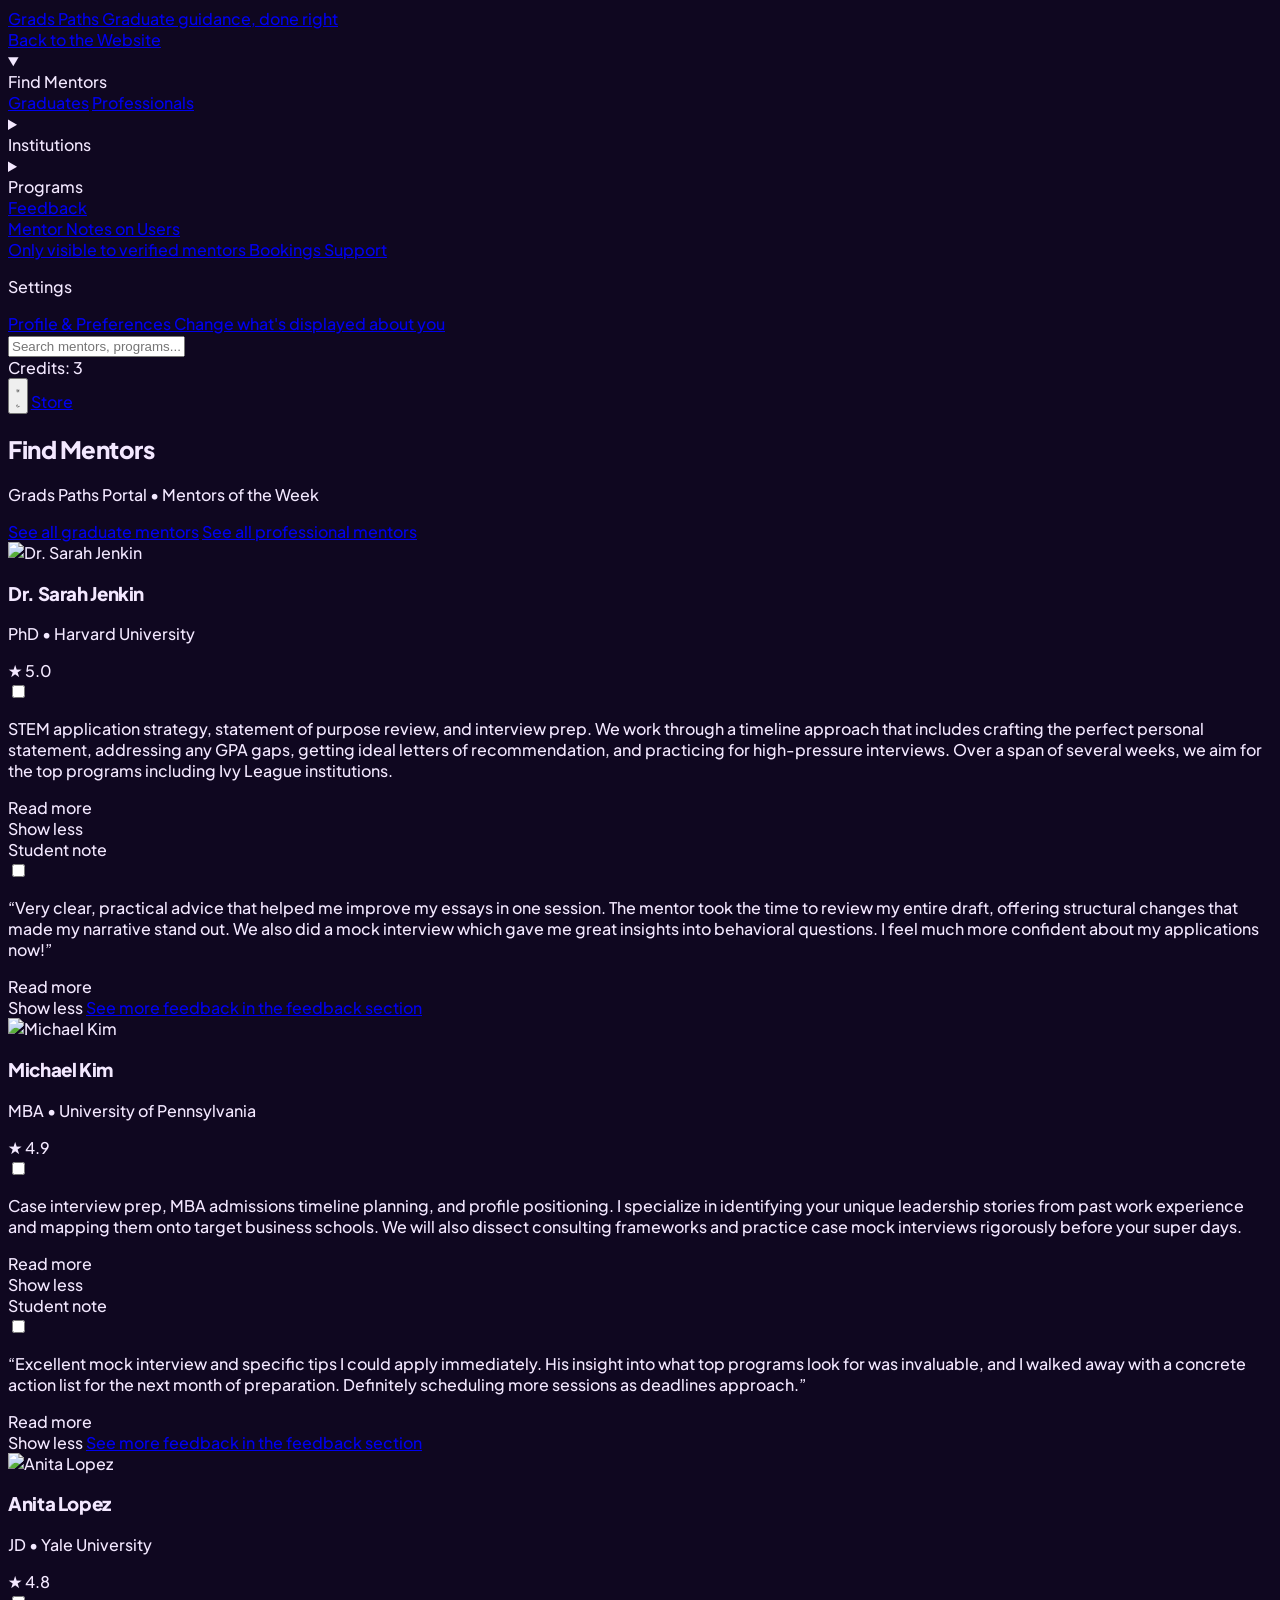
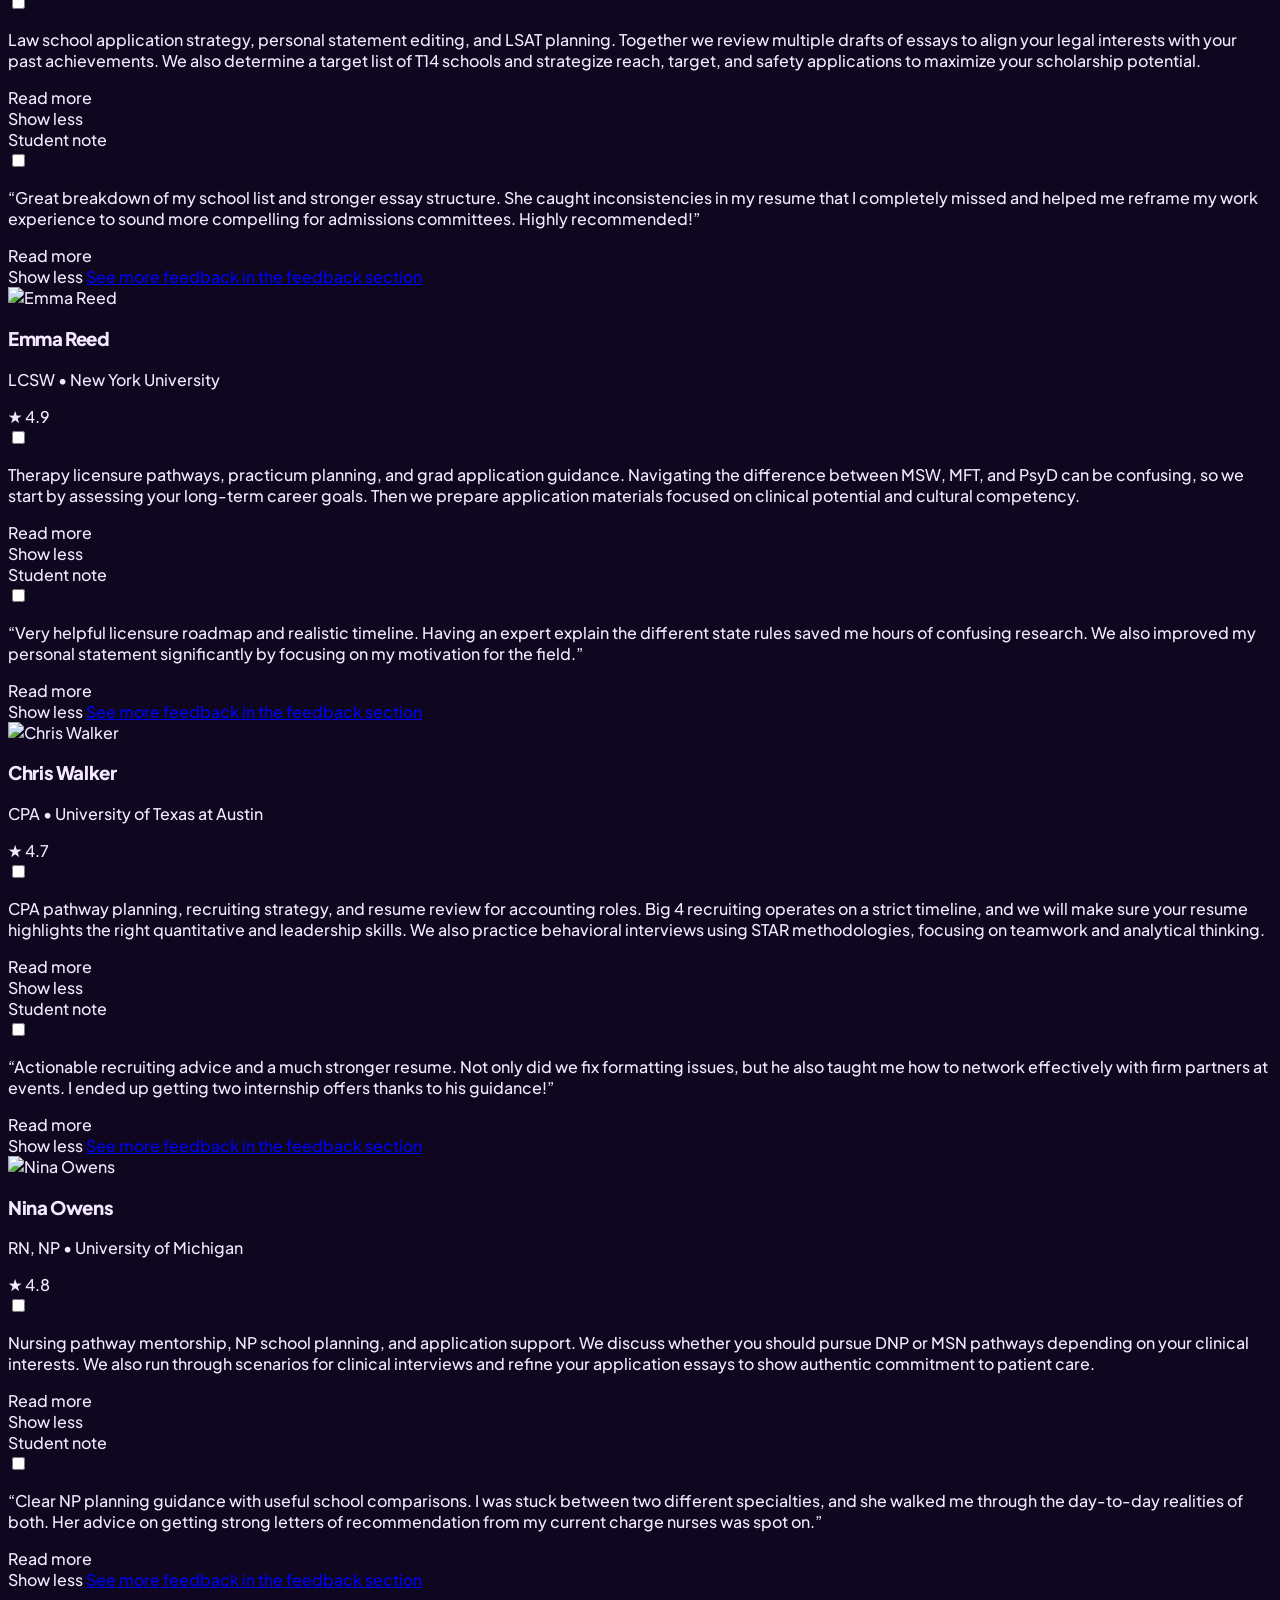
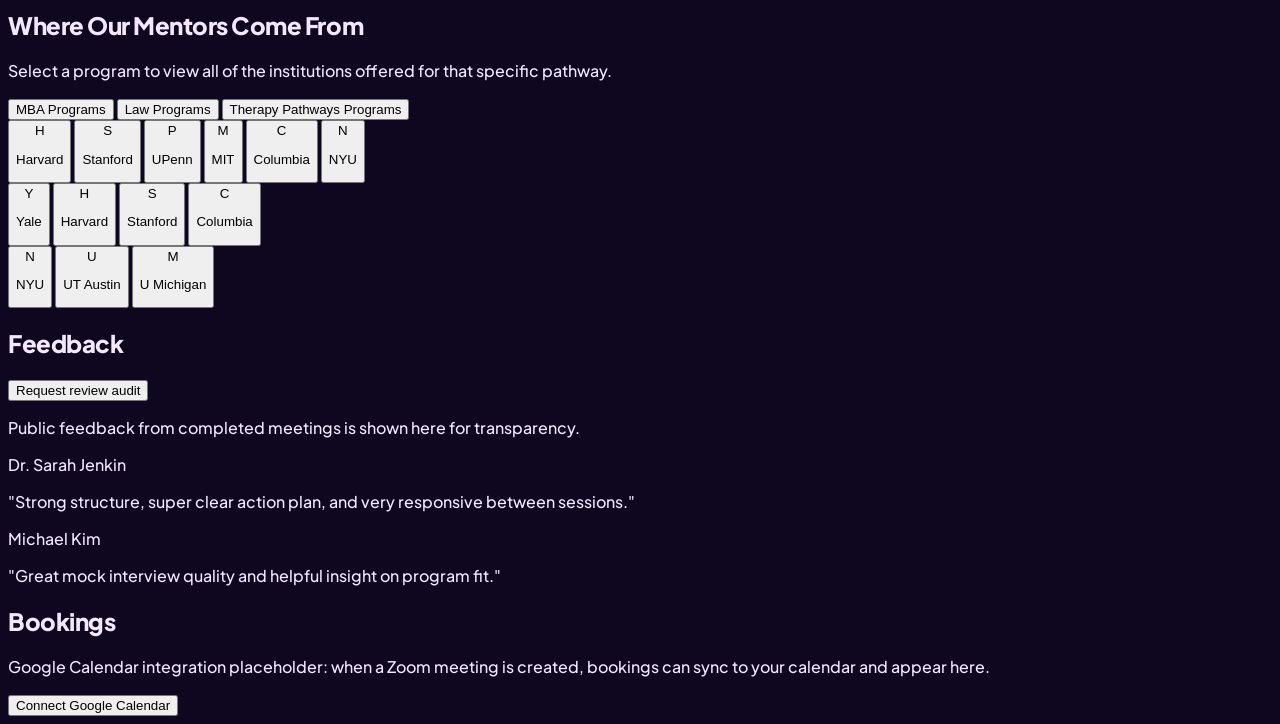
==== find-mentors.html @ 1d416155 "add Store button and Credits counter to the top right of the find mentors dashboard header" ====
<!doctype html>
<html lang="en" class="scroll-smooth dark">
  <head>
    <meta charset="utf-8" />
    <meta name="viewport" content="width=device-width, initial-scale=1" />
    <title>Grads Paths • Find Mentors Dashboard</title>
    <link rel="stylesheet" href="https://cdnjs.cloudflare.com/ajax/libs/font-awesome/7.0.1/css/all.min.css" />
    <link rel="stylesheet" href="assets/css/style.css" />
    <script>
      if (localStorage.getItem("theme") === "light") {
        document.documentElement.classList.remove("dark");
      } else {
        document.documentElement.classList.add("dark");
      }
    </script>
    <script src="https://cdn.tailwindcss.com"></script>
    <link href="https://fonts.googleapis.com/css2?family=Plus+Jakarta+Sans:wght@400;500;600;700;800&display=swap" rel="stylesheet" />
    <script>
      tailwind.config = {
        darkMode: "class",
        theme: {
          extend: {
            colors: {
              background: "var(--bg)",
              surface: "var(--surface)",
              primary: "var(--primary)",
              secondary: "var(--secondary)",
              accent: "var(--accent)",
              border: "var(--border)",
              text: { main: "var(--text-main)", muted: "var(--text-muted)" },
            },
            fontFamily: {
              sans: ["Plus Jakarta Sans", "system-ui", "sans-serif"],
              display: ["Plus Jakarta Sans", "system-ui", "sans-serif"],
            },
          },
        },
      };
    </script>
  </head>
  <body class="antialiased overflow-x-hidden">
    <div class="min-h-screen lg:flex">
      <aside
        class="w-full lg:w-72 border-b lg:border-b-0 lg:border-r border-[#6D28D9] bg-white text-[#3730A3]"
      >
        <div class="px-5 py-5 border-b border-[#6D28D9]">
          <a href="index.html" class="inline-flex items-center gap-2">
            <span class="w-8 h-8 rounded-lg bg-gradient-to-br from-[#8C5FE2] to-[#E57CE1] text-white flex items-center justify-center">
              <i class="fa-solid fa-graduation-cap text-sm"></i>
            </span>
            <span class="flex flex-col gap-0 leading-tight">
              <span class="font-display font-medium text-base text-[#3730A3]">Grads Paths</span>
              <span class="text-[11px] text-[#6D28D9]">Graduate guidance, done right</span>
            </span>
          </a>
        </div>

        <nav class="px-4 py-5 space-y-1.5 text-sm font-semibold text-[#6D28D9] h-[calc(100vh-80px)] overflow-y-auto">
          
          <a href="index.html" class="flex items-center gap-3 px-3 py-2.5 rounded-xl text-[#6D28D9] bg-white border border-transparent hover:border-[#6D28D9] hover:text-[#3730A3] transition-colors mb-2">
            <i class="fa-solid fa-arrow-left text-sm w-4 text-center"></i> 
            <span>Back to the Website</span>
          </a>

          <!-- Find Mentors (Active/Open by default) -->
          <details open class="group">
            <summary class="flex items-center justify-between px-3 py-2.5 rounded-xl cursor-pointer list-none [&::-webkit-details-marker]:hidden bg-white border border-[#6D28D9] text-[#3730A3] font-bold transition-colors">
              <div class="flex items-center gap-3">
                <i class="fa-solid fa-user-group text-sm w-4 text-center"></i>
                <span>Find Mentors</span>
              </div>
              <i class="fa-solid fa-chevron-down text-[10px] transition-transform duration-200 group-open:rotate-180"></i>
            </summary>
            <div class="flex flex-col gap-1 px-3 py-2 ml-4 border-l-2 border-[#EBE0F8] mt-1 space-y-1">
              <a href="#graduates" class="block px-3 py-1.5 text-[13px] font-medium text-[#6D28D9] hover:text-[#3730A3]">Graduates</a>
              <a href="#professionals" class="block px-3 py-1.5 text-[13px] font-medium text-[#6D28D9] hover:text-[#3730A3]">Professionals</a>
            </div>
          </details>

          <!-- Institutions -->
          <details class="group">
            <summary class="flex items-center justify-between px-3 py-2.5 rounded-xl cursor-pointer list-none [&::-webkit-details-marker]:hidden bg-white border border-transparent hover:border-[#6D28D9] text-[#6D28D9] hover:text-[#3730A3] font-bold transition-colors">
              <div class="flex items-center gap-3">
                <i class="fa-solid fa-building-columns text-sm w-4 text-center"></i>
                <span>Institutions</span>
              </div>
              <i class="fa-solid fa-chevron-down text-[10px] transition-transform duration-200 group-open:rotate-180"></i>
            </summary>
            <div class="flex flex-col gap-1 px-3 py-2 ml-4 border-l-2 border-[#EBE0F8] mt-1 space-y-1">
              <a href="#institutions" class="block px-3 py-1.5 text-[13px] font-medium text-[#6D28D9] hover:text-[#3730A3]">Elite Programs</a>
              <a href="#institutions" class="block px-3 py-1.5 text-[13px] font-medium text-[#6D28D9] hover:text-[#3730A3]">Top 25 Programs</a>
              <a href="#institutions" class="block px-3 py-1.5 text-[13px] font-medium text-[#6D28D9] hover:text-[#3730A3]">Regional Leaders</a>
            </div>
          </details>

          <!-- Programs -->
          <details class="group">
            <summary class="flex items-center justify-between px-3 py-2.5 rounded-xl cursor-pointer list-none [&::-webkit-details-marker]:hidden bg-white border border-transparent hover:border-[#6D28D9] text-[#6D28D9] hover:text-[#3730A3] font-bold transition-colors">
              <div class="flex items-center gap-3">
                <i class="fa-regular fa-rectangle-list text-sm w-4 text-center"></i>
                <span>Programs</span>
              </div>
              <i class="fa-solid fa-chevron-down text-[10px] transition-transform duration-200 group-open:rotate-180"></i>
            </summary>
            <div class="flex flex-col gap-1 px-3 py-2 ml-4 border-l-2 border-[#EBE0F8] mt-1 space-y-1">
              <a href="#programs" class="block px-3 py-1.5 text-[13px] font-medium text-[#6D28D9] hover:text-[#3730A3]">MBA</a>
              <a href="#programs" class="block px-3 py-1.5 text-[13px] font-medium text-[#6D28D9] hover:text-[#3730A3]">Law</a>
              <a href="#programs" class="block px-3 py-1.5 text-[13px] font-medium text-[#6D28D9] hover:text-[#3730A3]">Psychology</a>
            </div>
          </details>

          <!-- Standard Links -->
          <a href="#feedback" class="flex items-center gap-3 px-3 py-2.5 rounded-xl text-[#6D28D9] bg-white border border-transparent hover:border-[#6D28D9] hover:text-[#3730A3] font-bold transition-colors mt-2">
            <i class="fa-regular fa-message text-sm w-4 text-center"></i> 
            <span>Feedback</span>
          </a>

          <a href="#" class="flex flex-col gap-0.5 px-3 py-2.5 rounded-xl text-[#6D28D9] bg-white border border-transparent hover:border-[#6D28D9] hover:text-[#3730A3] font-bold transition-colors">
            <div class="flex items-center gap-3">
              <i class="fa-regular fa-clipboard text-sm w-4 text-center"></i> 
              <span class="leading-tight">Mentor Notes on Users</span>
            </div>
            <span class="text-[10px] font-medium text-[#E92E88] ml-7">Only visible to verified mentors</span>
          </a>

          <a href="#bookings" class="flex items-center gap-3 px-3 py-2.5 rounded-xl text-[#6D28D9] bg-white border border-transparent hover:border-[#6D28D9] hover:text-[#3730A3] font-bold transition-colors">
            <i class="fa-regular fa-calendar-check text-sm w-4 text-center"></i> 
            <span>Bookings</span>
          </a>

          <a href="index.html#get-in-touch" class="flex items-center gap-3 px-3 py-2.5 rounded-xl text-[#6D28D9] bg-white border border-transparent hover:border-[#6D28D9] hover:text-[#3730A3] font-bold transition-colors">
            <i class="fa-regular fa-life-ring text-sm w-4 text-center"></i> 
            <span>Support</span>
          </a>

          <!-- SETTINGS SECTION -->
          <div class="pt-6 pb-2">
            <p class="px-3 text-[11px] font-bold uppercase tracking-wider text-[#3730A3]/60 mb-2 border-t border-[#EBE0F8] pt-6">Settings</p>
            <a href="#" class="flex flex-col gap-1 px-3 py-2 rounded-xl text-[#6D28D9] bg-white border border-transparent hover:border-[#6D28D9] hover:text-[#3730A3] font-bold transition-colors">
              <span class="leading-tight">Profile & Preferences</span>
              <span class="text-[10px] font-normal text-[#6D28D9]/70">Change what's displayed about you</span>
            </a>
          </div>

        </nav>
      </aside>

      <main class="flex-1 p-4 sm:p-6 lg:p-8 space-y-7 bg-white">
        <!-- Dashboard Header: Search and Theme Toggle -->
        <header class="flex flex-col sm:flex-row items-center justify-between gap-4 mb-6 relative">
          <div class="relative w-full sm:max-w-md shrink-0 sm:shrink">
            <input type="text" placeholder="Search mentors, programs..." class="w-full bg-white border border-[#6D28D9] rounded-xl px-4 py-2 pl-10 text-sm text-[#3730A3] placeholder:text-[#6D28D9]/70 focus:outline-none focus:ring-1 focus:ring-[#6D28D9] transition-all" />
            <i class="fa-solid fa-search absolute left-4 top-1/2 -translate-y-1/2 text-[#6D28D9] text-xs"></i>
          </div>
          
          <div class="flex items-center justify-end gap-3 w-full sm:w-auto sm:ml-auto">
            <div class="flex items-center gap-1.5 px-4 py-2 bg-white rounded-xl border border-[#6D28D9] text-[#3730A3] text-sm font-bold shadow-sm whitespace-nowrap shrink-0">
              <span class="text-[#6D28D9]"><i class="fa-solid fa-coins mr-1"></i> Credits:</span>
              <span class="text-[#E92E88]">3</span>
            </div>
            
            <button id="theme-toggle" class="w-10 h-10 rounded-full border border-[#6D28D9] bg-white flex items-center justify-center text-[#6D28D9] hover:bg-black/5 transition-all shrink-0" aria-label="Toggle theme">
              <svg class="w-4 h-4 dark:hidden" fill="none" stroke="currentColor" viewBox="0 0 24 24">
                <path stroke-linecap="round" stroke-linejoin="round" stroke-width="2" d="M12 3v1m0 16v1m9-9h-1M4 12H3m15.364 6.364l-.707-.707M6.343 6.343l-.707-.707m12.728 0l-.707.707M6.343 17.657l-.707.707M16 12a4 4 0 11-8 0 4 4 0 018 0z" />
              </svg>
              <svg class="w-4 h-4 hidden dark:block" fill="none" stroke="currentColor" viewBox="0 0 24 24">
                <path stroke-linecap="round" stroke-linejoin="round" stroke-width="2" d="M20.354 15.354A9 9 0 018.646 3.646 9.003 9.003 0 0012 21a9.003 9.003 0 008.354-5.646z" />
              </svg>
            </button>
            
            <a href="#" class="px-5 py-2 bg-white border border-[#6D28D9] text-[#6D28D9] text-[13px] font-extrabold rounded-[20px] shadow-sm hover:text-[#3730A3] hover:bg-[#F3E8FF] transition-colors whitespace-nowrap uppercase tracking-wider shrink-0 flex items-center justify-center">
              Store
            </a>
          </div>
        </header>

        <section id="mentors-week" class="bg-white border border-[#6D28D9] rounded-2xl p-5 sm:p-6">
          <div class="flex flex-wrap items-end justify-between gap-3 mb-5">
            <div>
              <h1 class="text-2xl sm:text-3xl font-extrabold text-[#3730A3]">Find Mentors</h1>
              <p class="text-[#6D28D9]">
                Grads Paths Portal • Mentors of the Week
              </p>
            </div>
            <div class="flex gap-2">
              <a href="#graduates" class="px-3 py-2 rounded-lg bg-[var(--primary)]/20 text-[var(--primary)] text-xs font-bold">See all graduate mentors</a>
              <a href="#professionals" class="px-3 py-2 rounded-lg bg-[var(--accent)]/20 text-[var(--accent)] text-xs font-bold">See all professional mentors</a>
            </div>
          </div>

          <div id="graduates" class="grid grid-cols-1 md:grid-cols-2 xl:grid-cols-3 gap-4">
            <article class="rounded-3xl p-4 bg-[#F3E8FF] space-y-3 shadow-sm border border-[#EBE0F8]">
              <div class="flex items-start justify-between mb-2">
                <div class="flex items-center gap-3">
                  <img src="https://i.pravatar.cc/150?u=sarah" alt="Dr. Sarah Jenkin" class="w-14 h-14 rounded-2xl object-cover shrink-0 shadow-sm" />
                  <div class="flex flex-col">
                    <h3 class="font-extrabold text-xl text-[#3730A3] leading-tight mb-0.5">Dr. Sarah Jenkin</h3>
                    <p class="text-[13px] font-bold text-[#6D28D9]">PhD • Harvard University</p>
                  </div>
                </div>
                <span class="text-sm font-bold px-3 py-1.5 rounded-full bg-white text-[#5B30E5] shadow-sm flex items-center gap-1">★ 5.0</span>
              </div>
                            <div class="bg-white rounded-[20px] p-5 shadow-sm relative">
                <input type="checkbox" id="mentor-1" class="peer hidden" />
                <p class="text-[15px] font-bold text-[#3730A3] leading-snug line-clamp-3 peer-checked:line-clamp-none transition-all duration-300">
                  STEM application strategy, statement of purpose review, and interview prep. We work through a timeline approach that includes crafting the perfect personal statement, addressing any GPA gaps, getting ideal letters of recommendation, and practicing for high-pressure interviews. Over a span of several weeks, we aim for the top programs including Ivy League institutions.
                </p>
                <div class="flex justify-center mt-3">
                  <label for="mentor-1" class="text-[#5B30E5] text-[13px] font-extrabold cursor-pointer hover:underline peer-checked:hidden">Read more</label>
                </div>
                <div class="hidden peer-checked:flex justify-center mt-3 w-full">
                  <label for="mentor-1" class="text-[#5B30E5] text-[13px] font-extrabold cursor-pointer hover:underline">Show less</label>
                </div>
              </div>
                            <div class="bg-white rounded-[20px] p-4 shadow-sm relative">
                <div class="bg-[#6F52FF] text-white text-xs font-bold px-3 py-1.5 rounded-full w-fit mb-3">Student note</div>
                <input type="checkbox" id="student-1" class="peer hidden" />
                <p class="text-[15px] font-bold text-[#6D28D9] leading-snug line-clamp-3 peer-checked:line-clamp-none transition-all duration-300">
                  “Very clear, practical advice that helped me improve my essays in one session. The mentor took the time to review my entire draft, offering structural changes that made my narrative stand out. We also did a mock interview which gave me great insights into behavioral questions. I feel much more confident about my applications now!”
                </p>
                <div class="flex justify-center mt-3">
                  <label for="student-1" class="text-[#5B30E5] text-[13px] font-extrabold cursor-pointer hover:underline peer-checked:hidden">Read more</label>
                </div>
                <div class="hidden peer-checked:flex flex-col items-center mt-3 gap-3 w-full border-t border-[#EBE0F8] pt-3">
                  <label for="student-1" class="text-[#5B30E5] text-[13px] font-extrabold cursor-pointer hover:underline">Show less</label>
                  <a href="#feedback" class="px-4 py-2 bg-[#F3E8FF] text-[#6D28D9] text-[12px] text-center font-bold rounded-xl border border-[#EBE0F8] hover:bg-[#EBE0F8] hover:text-[#3730A3] transition-colors w-full">
                    See more feedback in the feedback section
                  </a>
                </div>
              </div>
            </article>

            <article class="rounded-3xl p-4 bg-[#F3E8FF] space-y-3 shadow-sm border border-[#EBE0F8]">
              <div class="flex items-start justify-between mb-2">
                <div class="flex items-center gap-3">
                  <img src="https://i.pravatar.cc/150?u=michael" alt="Michael Kim" class="w-14 h-14 rounded-2xl object-cover shrink-0 shadow-sm" />
                  <div class="flex flex-col">
                    <h3 class="font-extrabold text-xl text-[#3730A3] leading-tight mb-0.5">Michael Kim</h3>
                    <p class="text-[13px] font-bold text-[#6D28D9]">MBA • University of Pennsylvania</p>
                  </div>
                </div>
                <span class="text-sm font-bold px-3 py-1.5 rounded-full bg-white text-[#5B30E5] shadow-sm flex items-center gap-1">★ 4.9</span>
              </div>
                            <div class="bg-white rounded-[20px] p-5 shadow-sm relative">
                <input type="checkbox" id="mentor-2" class="peer hidden" />
                <p class="text-[15px] font-bold text-[#3730A3] leading-snug line-clamp-3 peer-checked:line-clamp-none transition-all duration-300">
                  Case interview prep, MBA admissions timeline planning, and profile positioning. I specialize in identifying your unique leadership stories from past work experience and mapping them onto target business schools. We will also dissect consulting frameworks and practice case mock interviews rigorously before your super days.
                </p>
                <div class="flex justify-center mt-3">
                  <label for="mentor-2" class="text-[#5B30E5] text-[13px] font-extrabold cursor-pointer hover:underline peer-checked:hidden">Read more</label>
                </div>
                <div class="hidden peer-checked:flex justify-center mt-3 w-full">
                  <label for="mentor-2" class="text-[#5B30E5] text-[13px] font-extrabold cursor-pointer hover:underline">Show less</label>
                </div>
              </div>
                            <div class="bg-white rounded-[20px] p-4 shadow-sm relative">
                <div class="bg-[#6F52FF] text-white text-xs font-bold px-3 py-1.5 rounded-full w-fit mb-3">Student note</div>
                <input type="checkbox" id="student-2" class="peer hidden" />
                <p class="text-[15px] font-bold text-[#6D28D9] leading-snug line-clamp-3 peer-checked:line-clamp-none transition-all duration-300">
                  “Excellent mock interview and specific tips I could apply immediately. His insight into what top programs look for was invaluable, and I walked away with a concrete action list for the next month of preparation. Definitely scheduling more sessions as deadlines approach.”
                </p>
                <div class="flex justify-center mt-3">
                  <label for="student-2" class="text-[#5B30E5] text-[13px] font-extrabold cursor-pointer hover:underline peer-checked:hidden">Read more</label>
                </div>
                <div class="hidden peer-checked:flex flex-col items-center mt-3 gap-3 w-full border-t border-[#EBE0F8] pt-3">
                  <label for="student-2" class="text-[#5B30E5] text-[13px] font-extrabold cursor-pointer hover:underline">Show less</label>
                  <a href="#feedback" class="px-4 py-2 bg-[#F3E8FF] text-[#6D28D9] text-[12px] text-center font-bold rounded-xl border border-[#EBE0F8] hover:bg-[#EBE0F8] hover:text-[#3730A3] transition-colors w-full">
                    See more feedback in the feedback section
                  </a>
                </div>
              </div>
            </article>

            <article class="rounded-3xl p-4 bg-[#F3E8FF] space-y-3 shadow-sm border border-[#EBE0F8]">
              <div class="flex items-start justify-between mb-2">
                <div class="flex items-center gap-3">
                  <img src="https://i.pravatar.cc/150?u=anita" alt="Anita Lopez" class="w-14 h-14 rounded-2xl object-cover shrink-0 shadow-sm" />
                  <div class="flex flex-col">
                    <h3 class="font-extrabold text-xl text-[#3730A3] leading-tight mb-0.5">Anita Lopez</h3>
                    <p class="text-[13px] font-bold text-[#6D28D9]">JD • Yale University</p>
                  </div>
                </div>
                <span class="text-sm font-bold px-3 py-1.5 rounded-full bg-white text-[#5B30E5] shadow-sm flex items-center gap-1">★ 4.8</span>
              </div>
                            <div class="bg-white rounded-[20px] p-5 shadow-sm relative">
                <input type="checkbox" id="mentor-3" class="peer hidden" />
                <p class="text-[15px] font-bold text-[#3730A3] leading-snug line-clamp-3 peer-checked:line-clamp-none transition-all duration-300">
                  Law school application strategy, personal statement editing, and LSAT planning. Together we review multiple drafts of essays to align your legal interests with your past achievements. We also determine a target list of T14 schools and strategize reach, target, and safety applications to maximize your scholarship potential.
                </p>
                <div class="flex justify-center mt-3">
                  <label for="mentor-3" class="text-[#5B30E5] text-[13px] font-extrabold cursor-pointer hover:underline peer-checked:hidden">Read more</label>
                </div>
                <div class="hidden peer-checked:flex justify-center mt-3 w-full">
                  <label for="mentor-3" class="text-[#5B30E5] text-[13px] font-extrabold cursor-pointer hover:underline">Show less</label>
                </div>
              </div>
                            <div class="bg-white rounded-[20px] p-4 shadow-sm relative">
                <div class="bg-[#6F52FF] text-white text-xs font-bold px-3 py-1.5 rounded-full w-fit mb-3">Student note</div>
                <input type="checkbox" id="student-3" class="peer hidden" />
                <p class="text-[15px] font-bold text-[#6D28D9] leading-snug line-clamp-3 peer-checked:line-clamp-none transition-all duration-300">
                  “Great breakdown of my school list and stronger essay structure. She caught inconsistencies in my resume that I completely missed and helped me reframe my work experience to sound more compelling for admissions committees. Highly recommended!”
                </p>
                <div class="flex justify-center mt-3">
                  <label for="student-3" class="text-[#5B30E5] text-[13px] font-extrabold cursor-pointer hover:underline peer-checked:hidden">Read more</label>
                </div>
                <div class="hidden peer-checked:flex flex-col items-center mt-3 gap-3 w-full border-t border-[#EBE0F8] pt-3">
                  <label for="student-3" class="text-[#5B30E5] text-[13px] font-extrabold cursor-pointer hover:underline">Show less</label>
                  <a href="#feedback" class="px-4 py-2 bg-[#F3E8FF] text-[#6D28D9] text-[12px] text-center font-bold rounded-xl border border-[#EBE0F8] hover:bg-[#EBE0F8] hover:text-[#3730A3] transition-colors w-full">
                    See more feedback in the feedback section
                  </a>
                </div>
              </div>
            </article>
          </div>

          <div id="professionals" class="grid grid-cols-1 md:grid-cols-2 xl:grid-cols-3 gap-4 mt-4">
            <article class="rounded-3xl p-4 bg-[#F3E8FF] space-y-3 shadow-sm border border-[#EBE0F8]">
              <div class="flex items-start justify-between mb-2">
                <div class="flex items-center gap-3">
                  <img src="https://i.pravatar.cc/150?u=emma" alt="Emma Reed" class="w-14 h-14 rounded-2xl object-cover shrink-0 shadow-sm" />
                  <div class="flex flex-col">
                    <h3 class="font-extrabold text-xl text-[#3730A3] leading-tight mb-0.5">Emma Reed</h3>
                    <p class="text-[13px] font-bold text-[#6D28D9]">LCSW • New York University</p>
                  </div>
                </div>
                <span class="text-sm font-bold px-3 py-1.5 rounded-full bg-white text-[#5B30E5] shadow-sm flex items-center gap-1">★ 4.9</span>
              </div>
                            <div class="bg-white rounded-[20px] p-5 shadow-sm relative">
                <input type="checkbox" id="mentor-4" class="peer hidden" />
                <p class="text-[15px] font-bold text-[#3730A3] leading-snug line-clamp-3 peer-checked:line-clamp-none transition-all duration-300">
                  Therapy licensure pathways, practicum planning, and grad application guidance. Navigating the difference between MSW, MFT, and PsyD can be confusing, so we start by assessing your long-term career goals. Then we prepare application materials focused on clinical potential and cultural competency.
                </p>
                <div class="flex justify-center mt-3">
                  <label for="mentor-4" class="text-[#5B30E5] text-[13px] font-extrabold cursor-pointer hover:underline peer-checked:hidden">Read more</label>
                </div>
                <div class="hidden peer-checked:flex justify-center mt-3 w-full">
                  <label for="mentor-4" class="text-[#5B30E5] text-[13px] font-extrabold cursor-pointer hover:underline">Show less</label>
                </div>
              </div>
                            <div class="bg-white rounded-[20px] p-4 shadow-sm relative">
                <div class="bg-[#6F52FF] text-white text-xs font-bold px-3 py-1.5 rounded-full w-fit mb-3">Student note</div>
                <input type="checkbox" id="student-4" class="peer hidden" />
                <p class="text-[15px] font-bold text-[#6D28D9] leading-snug line-clamp-3 peer-checked:line-clamp-none transition-all duration-300">
                  “Very helpful licensure roadmap and realistic timeline. Having an expert explain the different state rules saved me hours of confusing research. We also improved my personal statement significantly by focusing on my motivation for the field.”
                </p>
                <div class="flex justify-center mt-3">
                  <label for="student-4" class="text-[#5B30E5] text-[13px] font-extrabold cursor-pointer hover:underline peer-checked:hidden">Read more</label>
                </div>
                <div class="hidden peer-checked:flex flex-col items-center mt-3 gap-3 w-full border-t border-[#EBE0F8] pt-3">
                  <label for="student-4" class="text-[#5B30E5] text-[13px] font-extrabold cursor-pointer hover:underline">Show less</label>
                  <a href="#feedback" class="px-4 py-2 bg-[#F3E8FF] text-[#6D28D9] text-[12px] text-center font-bold rounded-xl border border-[#EBE0F8] hover:bg-[#EBE0F8] hover:text-[#3730A3] transition-colors w-full">
                    See more feedback in the feedback section
                  </a>
                </div>
              </div>
            </article>

            <article class="rounded-3xl p-4 bg-[#F3E8FF] space-y-3 shadow-sm border border-[#EBE0F8]">
              <div class="flex items-start justify-between mb-2">
                <div class="flex items-center gap-3">
                  <img src="https://i.pravatar.cc/150?u=chris" alt="Chris Walker" class="w-14 h-14 rounded-2xl object-cover shrink-0 shadow-sm" />
                  <div class="flex flex-col">
                    <h3 class="font-extrabold text-xl text-[#3730A3] leading-tight mb-0.5">Chris Walker</h3>
                    <p class="text-[13px] font-bold text-[#6D28D9]">CPA • University of Texas at Austin</p>
                  </div>
                </div>
                <span class="text-sm font-bold px-3 py-1.5 rounded-full bg-white text-[#5B30E5] shadow-sm flex items-center gap-1">★ 4.7</span>
              </div>
                            <div class="bg-white rounded-[20px] p-5 shadow-sm relative">
                <input type="checkbox" id="mentor-5" class="peer hidden" />
                <p class="text-[15px] font-bold text-[#3730A3] leading-snug line-clamp-3 peer-checked:line-clamp-none transition-all duration-300">
                  CPA pathway planning, recruiting strategy, and resume review for accounting roles. Big 4 recruiting operates on a strict timeline, and we will make sure your resume highlights the right quantitative and leadership skills. We also practice behavioral interviews using STAR methodologies, focusing on teamwork and analytical thinking.
                </p>
                <div class="flex justify-center mt-3">
                  <label for="mentor-5" class="text-[#5B30E5] text-[13px] font-extrabold cursor-pointer hover:underline peer-checked:hidden">Read more</label>
                </div>
                <div class="hidden peer-checked:flex justify-center mt-3 w-full">
                  <label for="mentor-5" class="text-[#5B30E5] text-[13px] font-extrabold cursor-pointer hover:underline">Show less</label>
                </div>
              </div>
                            <div class="bg-white rounded-[20px] p-4 shadow-sm relative">
                <div class="bg-[#6F52FF] text-white text-xs font-bold px-3 py-1.5 rounded-full w-fit mb-3">Student note</div>
                <input type="checkbox" id="student-5" class="peer hidden" />
                <p class="text-[15px] font-bold text-[#6D28D9] leading-snug line-clamp-3 peer-checked:line-clamp-none transition-all duration-300">
                  “Actionable recruiting advice and a much stronger resume. Not only did we fix formatting issues, but he also taught me how to network effectively with firm partners at events. I ended up getting two internship offers thanks to his guidance!”
                </p>
                <div class="flex justify-center mt-3">
                  <label for="student-5" class="text-[#5B30E5] text-[13px] font-extrabold cursor-pointer hover:underline peer-checked:hidden">Read more</label>
                </div>
                <div class="hidden peer-checked:flex flex-col items-center mt-3 gap-3 w-full border-t border-[#EBE0F8] pt-3">
                  <label for="student-5" class="text-[#5B30E5] text-[13px] font-extrabold cursor-pointer hover:underline">Show less</label>
                  <a href="#feedback" class="px-4 py-2 bg-[#F3E8FF] text-[#6D28D9] text-[12px] text-center font-bold rounded-xl border border-[#EBE0F8] hover:bg-[#EBE0F8] hover:text-[#3730A3] transition-colors w-full">
                    See more feedback in the feedback section
                  </a>
                </div>
              </div>
            </article>

            <article class="rounded-3xl p-4 bg-[#F3E8FF] space-y-3 shadow-sm border border-[#EBE0F8]">
              <div class="flex items-start justify-between mb-2">
                <div class="flex items-center gap-3">
                  <img src="https://i.pravatar.cc/150?u=nina" alt="Nina Owens" class="w-14 h-14 rounded-2xl object-cover shrink-0 shadow-sm" />
                  <div class="flex flex-col">
                    <h3 class="font-extrabold text-xl text-[#3730A3] leading-tight mb-0.5">Nina Owens</h3>
                    <p class="text-[13px] font-bold text-[#6D28D9]">RN, NP • University of Michigan</p>
                  </div>
                </div>
                <span class="text-sm font-bold px-3 py-1.5 rounded-full bg-white text-[#5B30E5] shadow-sm flex items-center gap-1">★ 4.8</span>
              </div>
                            <div class="bg-white rounded-[20px] p-5 shadow-sm relative">
                <input type="checkbox" id="mentor-6" class="peer hidden" />
                <p class="text-[15px] font-bold text-[#3730A3] leading-snug line-clamp-3 peer-checked:line-clamp-none transition-all duration-300">
                  Nursing pathway mentorship, NP school planning, and application support. We discuss whether you should pursue DNP or MSN pathways depending on your clinical interests. We also run through scenarios for clinical interviews and refine your application essays to show authentic commitment to patient care.
                </p>
                <div class="flex justify-center mt-3">
                  <label for="mentor-6" class="text-[#5B30E5] text-[13px] font-extrabold cursor-pointer hover:underline peer-checked:hidden">Read more</label>
                </div>
                <div class="hidden peer-checked:flex justify-center mt-3 w-full">
                  <label for="mentor-6" class="text-[#5B30E5] text-[13px] font-extrabold cursor-pointer hover:underline">Show less</label>
                </div>
              </div>
                            <div class="bg-white rounded-[20px] p-4 shadow-sm relative">
                <div class="bg-[#6F52FF] text-white text-xs font-bold px-3 py-1.5 rounded-full w-fit mb-3">Student note</div>
                <input type="checkbox" id="student-6" class="peer hidden" />
                <p class="text-[15px] font-bold text-[#6D28D9] leading-snug line-clamp-3 peer-checked:line-clamp-none transition-all duration-300">
                  “Clear NP planning guidance with useful school comparisons. I was stuck between two different specialties, and she walked me through the day-to-day realities of both. Her advice on getting strong letters of recommendation from my current charge nurses was spot on.”
                </p>
                <div class="flex justify-center mt-3">
                  <label for="student-6" class="text-[#5B30E5] text-[13px] font-extrabold cursor-pointer hover:underline peer-checked:hidden">Read more</label>
                </div>
                <div class="hidden peer-checked:flex flex-col items-center mt-3 gap-3 w-full border-t border-[#EBE0F8] pt-3">
                  <label for="student-6" class="text-[#5B30E5] text-[13px] font-extrabold cursor-pointer hover:underline">Show less</label>
                  <a href="#feedback" class="px-4 py-2 bg-[#F3E8FF] text-[#6D28D9] text-[12px] text-center font-bold rounded-xl border border-[#EBE0F8] hover:bg-[#EBE0F8] hover:text-[#3730A3] transition-colors w-full">
                    See more feedback in the feedback section
                  </a>
                </div>
              </div>
            </article>
          </div>
        </section>

        <section id="programs" class="bg-white border border-[#6D28D9] rounded-3xl p-6 sm:p-8">
          <div class="text-center mb-8">
            <h2 class="text-2xl sm:text-3xl font-extrabold text-[#3730A3] mb-3">Where Our Mentors Come From</h2>
            <p class="text-sm sm:text-base text-[#6D28D9]">
              Select a program to view all of the institutions offered for that specific pathway.
            </p>
          </div>

          <!-- Pill Tab Container -->
          <div class="flex justify-center mb-8">
            <div class="inline-flex border border-[#6D28D9] rounded-full p-1 bg-[#FDFBFF] max-w-full overflow-x-auto whitespace-nowrap">
              <button onclick="switchProgramTab('mba')" id="tab-btn-mba" class="program-tab-btn px-6 py-2.5 rounded-full text-[13px] font-extrabold bg-[#8C5FE2] text-white transition-colors duration-200 uppercase tracking-wide">MBA Programs</button>
              <button onclick="switchProgramTab('law')" id="tab-btn-law" class="program-tab-btn px-6 py-2.5 rounded-full text-[13px] font-extrabold text-[#6D28D9] hover:bg-[#F3E8FF] transition-colors duration-200 uppercase tracking-wide">Law Programs</button>
              <button onclick="switchProgramTab('therapy')" id="tab-btn-therapy" class="program-tab-btn px-6 py-2.5 rounded-full text-[13px] font-extrabold text-[#6D28D9] hover:bg-[#F3E8FF] transition-colors duration-200 uppercase tracking-wide">Therapy Pathways Programs</button>
            </div>
          </div>

          <!-- MBA Institutions -->
          <div id="tab-content-mba" class="program-tab-content grid grid-cols-2 sm:grid-cols-3 md:grid-cols-4 lg:grid-cols-6 gap-3 sm:gap-4 transition-opacity duration-300">
            <button class="flex flex-col items-center justify-center rounded-2xl border border-[#6D28D9] p-4 bg-white hover:bg-[#F9F5FF] transition-colors">
              <div class="w-12 h-12 rounded-full bg-[#F3E8FF] text-[#6D28D9] flex items-center justify-center text-lg font-extrabold mb-3 shadow-sm border border-[#EBE0F8]">H</div>
              <p class="text-[13px] font-extrabold text-[#3730A3]">Harvard</p>
            </button>
            <button class="flex flex-col items-center justify-center rounded-2xl border border-[#6D28D9] p-4 bg-white hover:bg-[#F9F5FF] transition-colors">
              <div class="w-12 h-12 rounded-full bg-[#F3E8FF] text-[#6D28D9] flex items-center justify-center text-lg font-extrabold mb-3 shadow-sm border border-[#EBE0F8]">S</div>
              <p class="text-[13px] font-extrabold text-[#3730A3]">Stanford</p>
            </button>
            <button class="flex flex-col items-center justify-center rounded-2xl border border-[#6D28D9] p-4 bg-white hover:bg-[#F9F5FF] transition-colors">
              <div class="w-12 h-12 rounded-full bg-[#F3E8FF] text-[#6D28D9] flex items-center justify-center text-lg font-extrabold mb-3 shadow-sm border border-[#EBE0F8]">P</div>
              <p class="text-[13px] font-extrabold text-[#3730A3]">UPenn</p>
            </button>
            <button class="flex flex-col items-center justify-center rounded-2xl border border-[#6D28D9] p-4 bg-white hover:bg-[#F9F5FF] transition-colors">
              <div class="w-12 h-12 rounded-full bg-[#F3E8FF] text-[#6D28D9] flex items-center justify-center text-lg font-extrabold mb-3 shadow-sm border border-[#EBE0F8]">M</div>
              <p class="text-[13px] font-extrabold text-[#3730A3]">MIT</p>
            </button>
            <button class="flex flex-col items-center justify-center rounded-2xl border border-[#6D28D9] p-4 bg-white hover:bg-[#F9F5FF] transition-colors">
              <div class="w-12 h-12 rounded-full bg-[#F3E8FF] text-[#6D28D9] flex items-center justify-center text-lg font-extrabold mb-3 shadow-sm border border-[#EBE0F8]">C</div>
              <p class="text-[13px] font-extrabold text-[#3730A3]">Columbia</p>
            </button>
            <button class="flex flex-col items-center justify-center rounded-2xl border border-[#6D28D9] p-4 bg-white hover:bg-[#F9F5FF] transition-colors">
              <div class="w-12 h-12 rounded-full bg-[#F3E8FF] text-[#6D28D9] flex items-center justify-center text-lg font-extrabold mb-3 shadow-sm border border-[#EBE0F8]">N</div>
              <p class="text-[13px] font-extrabold text-[#3730A3]">NYU</p>
            </button>
          </div>

          <!-- Law Institutions -->
          <div id="tab-content-law" class="program-tab-content hidden grid grid-cols-2 sm:grid-cols-3 md:grid-cols-4 lg:grid-cols-6 gap-3 sm:gap-4 transition-opacity duration-300">
            <button class="flex flex-col items-center justify-center rounded-2xl border border-[#6D28D9] p-4 bg-white hover:bg-[#F9F5FF] transition-colors">
              <div class="w-12 h-12 rounded-full bg-[#F3E8FF] text-[#6D28D9] flex items-center justify-center text-lg font-extrabold mb-3 shadow-sm border border-[#EBE0F8]">Y</div>
              <p class="text-[13px] font-extrabold text-[#3730A3]">Yale</p>
            </button>
            <button class="flex flex-col items-center justify-center rounded-2xl border border-[#6D28D9] p-4 bg-white hover:bg-[#F9F5FF] transition-colors">
              <div class="w-12 h-12 rounded-full bg-[#F3E8FF] text-[#6D28D9] flex items-center justify-center text-lg font-extrabold mb-3 shadow-sm border border-[#EBE0F8]">H</div>
              <p class="text-[13px] font-extrabold text-[#3730A3]">Harvard</p>
            </button>
            <button class="flex flex-col items-center justify-center rounded-2xl border border-[#6D28D9] p-4 bg-white hover:bg-[#F9F5FF] transition-colors">
              <div class="w-12 h-12 rounded-full bg-[#F3E8FF] text-[#6D28D9] flex items-center justify-center text-lg font-extrabold mb-3 shadow-sm border border-[#EBE0F8]">S</div>
              <p class="text-[13px] font-extrabold text-[#3730A3]">Stanford</p>
            </button>
            <button class="flex flex-col items-center justify-center rounded-2xl border border-[#6D28D9] p-4 bg-white hover:bg-[#F9F5FF] transition-colors">
              <div class="w-12 h-12 rounded-full bg-[#F3E8FF] text-[#6D28D9] flex items-center justify-center text-lg font-extrabold mb-3 shadow-sm border border-[#EBE0F8]">C</div>
              <p class="text-[13px] font-extrabold text-[#3730A3]">Columbia</p>
            </button>
          </div>

          <!-- Therapy Institutions -->
          <div id="tab-content-therapy" class="program-tab-content hidden grid grid-cols-2 sm:grid-cols-3 md:grid-cols-4 lg:grid-cols-6 gap-3 sm:gap-4 transition-opacity duration-300">
            <button class="flex flex-col items-center justify-center rounded-2xl border border-[#6D28D9] p-4 bg-white hover:bg-[#F9F5FF] transition-colors">
              <div class="w-12 h-12 rounded-full bg-[#F3E8FF] text-[#6D28D9] flex items-center justify-center text-lg font-extrabold mb-3 shadow-sm border border-[#EBE0F8]">N</div>
              <p class="text-[13px] font-extrabold text-[#3730A3]">NYU</p>
            </button>
            <button class="flex flex-col items-center justify-center rounded-2xl border border-[#6D28D9] p-4 bg-white hover:bg-[#F9F5FF] transition-colors">
              <div class="w-12 h-12 rounded-full bg-[#F3E8FF] text-[#6D28D9] flex items-center justify-center text-lg font-extrabold mb-3 shadow-sm border border-[#EBE0F8]">U</div>
              <p class="text-[13px] font-extrabold text-[#3730A3]">UT Austin</p>
            </button>
            <button class="flex flex-col items-center justify-center rounded-2xl border border-[#6D28D9] p-4 bg-white hover:bg-[#F9F5FF] transition-colors">
              <div class="w-12 h-12 rounded-full bg-[#F3E8FF] text-[#6D28D9] flex items-center justify-center text-lg font-extrabold mb-3 shadow-sm border border-[#EBE0F8]">M</div>
              <p class="text-[13px] font-extrabold text-[#3730A3]">U Michigan</p>
            </button>
          </div>
        </section>

        <section id="feedback" class="bg-white border border-[#6D28D9] rounded-2xl p-5 sm:p-6">
          <div class="flex flex-wrap items-center justify-between gap-3">
            <h2 class="text-2xl font-extrabold text-[#3730A3]">Feedback</h2>
            <button class="px-3 py-2 rounded-lg bg-[var(--secondary)]/20 text-[var(--secondary)] text-xs font-bold">Request review audit</button>
          </div>
          <p class="text-sm text-[#6D28D9] mt-2">
            Public feedback from completed meetings is shown here for transparency.
          </p>
          <div class="mt-4 grid grid-cols-1 md:grid-cols-2 gap-3">
            <div class="rounded-xl border border-[#6D28D9] p-3">
              <p class="font-bold text-sm text-[#3730A3]">Dr. Sarah Jenkin</p>
              <p class="text-xs text-[#6D28D9] mt-1">"Strong structure, super clear action plan, and very responsive between sessions."</p>
            </div>
            <div class="rounded-xl border border-[#6D28D9] p-3">
              <p class="font-bold text-sm text-[#3730A3]">Michael Kim</p>
              <p class="text-xs text-[#6D28D9] mt-1">"Great mock interview quality and helpful insight on program fit."</p>
            </div>
          </div>
        </section>

        <section id="bookings" class="bg-white border border-[#6D28D9] rounded-2xl p-5 sm:p-6">
          <h2 class="text-2xl font-extrabold text-[#3730A3]">Bookings</h2>
          <p class="text-sm text-[#6D28D9] mt-2">
            Google Calendar integration placeholder: when a Zoom meeting is created, bookings can sync to your calendar and appear here.
          </p>
          <button class="mt-4 px-4 py-2 rounded-lg bg-[var(--accent)] text-white text-sm font-bold">
            Connect Google Calendar
          </button>
        </section>
      </main>
    </div>

    <script>
      document.addEventListener("DOMContentLoaded", function () {
        var themeToggleBtn = document.getElementById("theme-toggle");
        if (themeToggleBtn) {
          themeToggleBtn.addEventListener("click", function () {
            var html = document.documentElement;
            if (html.classList.contains("dark")) {
              html.classList.remove("dark");
              localStorage.setItem("theme", "light");
            } else {
              html.classList.add("dark");
              localStorage.setItem("theme", "dark");
            }
          });
        }

        window.switchProgramTab = function (tabId) {
          // Reset styles on all tab buttons
          document.querySelectorAll('.program-tab-btn').forEach(btn => {
            btn.classList.remove('bg-[#8C5FE2]', 'text-white');
            btn.classList.add('text-[#6D28D9]', 'hover:bg-[#F3E8FF]');
          });

          // Hide all content grids
          document.querySelectorAll('.program-tab-content').forEach(content => {
            content.classList.add('hidden');
          });
          
          // Activate the clicked button
          var activeBtn = document.getElementById('tab-btn-' + tabId);
          activeBtn.classList.add('bg-[#8C5FE2]', 'text-white');
          activeBtn.classList.remove('text-[#6D28D9]', 'hover:bg-[#F3E8FF]');
          
          // Show the linked content grid
          var activeContent = document.getElementById('tab-content-' + tabId);
          activeContent.classList.remove('hidden');
        };
      });
    </script>
  </body>
</html>
---- assets/css/style.css ----
/* Grads Paths — Global Design. Clean, premium, minimal. StudentGuided-inspired. No italics. */
@import url("https://fonts.googleapis.com/css2?family=Plus+Jakarta+Sans:wght@400;500;600;700;800&display=swap");

/* Color scheme: Purple, Pink, Blue only */
:root {
  --bg: #faf5ff;          /* Light purple background */
  --surface: #f3e8ff;     /* Slightly darker purple surface */
  --text-main: #2e1065;   /* Deep purple for main text (instead of black) */
  --text-muted: #6b21a8;  /* Muted purple for secondary text */
  --border: #e9d5ff;      /* Light purple border */
  --primary: #7c3aed;     /* Vivid Purple */
  --secondary: #db2777;   /* Pink */
  --accent: #2563eb;      /* Blue */
  --white-soft: #faf5ff;
}
.dark {
  --bg: #0f0720;          /* Very dark purple bg */
  --surface: #1a1033;     /* Dark purple surface */
  --text-main: #f3e8ff;   /* Light purple for text */
  --text-muted: #d8b4fe;  /* Muted light purple */
  --border: #4c1d95;      /* Dark purple border */
  --primary: #a78bfa;     /* Light Purple */
  --secondary: #f472b6;   /* Light Pink */
  --accent: #60a5fa;      /* Light Blue */
}

* {
  font-style: normal;
}
html {
  overflow-x: hidden;
  -webkit-text-size-adjust: 100%;
}
body {
  font-family: "Plus Jakarta Sans", system-ui, sans-serif;
  font-weight: 500;
  background-color: var(--bg);
  color: var(--text-main);
  overflow-x: hidden;
  transition:
    background-color 0.3s,
    color 0.3s;
  overflow-x: hidden;
}
img,
video {
  max-width: 100%;
  height: auto;
}
body .font-display,
body .font-serif {
  font-family: "Plus Jakarta Sans", system-ui, sans-serif;
  font-style: normal;
}

h1,
h2,
h3,
h4,
h5,
h6 {
  font-weight: 800;
  letter-spacing: -0.02em;
}

.glass {
  background: rgba(245, 244, 243, 0.9);
  backdrop-filter: blur(12px);
  -webkit-backdrop-filter: blur(12px);
  border-bottom: 1px solid var(--border);
}
.dark .glass {
  background: rgba(14, 12, 20, 0.92);
  border-bottom-color: var(--border);
}

.text-gradient {
  background: linear-gradient(135deg, var(--primary), var(--secondary));
  -webkit-background-clip: text;
  color: transparent;
  background-clip: text;
}

/* Hero: white on first page (light), same dark bg in dark */
.hero-section-bg {
  background-color: #ffffff;
}
.dark .hero-section-bg {
  background-color: var(--bg);
}

/* Section alternation: light = white, lavender, white, lavender... ; dark = same bg for all */
.page-section-1 { background-color: #ffffff; }
.page-section-2 { background-color: #f5f0ff; }
.page-section-3 { background-color: #ffffff; }
.page-section-4 { background-color: #f5f0ff; }
.page-section-5 { background-color: #ffffff; }
.page-section-6 { background-color: #f5f0ff; }
.page-section-7 { background-color: #ffffff; }

/* Programs on Grads Paths: purple background, white chart/blocks */
.programs-chart-section {
  background-color: #ede9fe;
}
.dark .programs-chart-section {
  background-color: var(--bg);
}

/* Programs bar chart: axes, grid, outlined bars */
.programs-bar-chart {
  display: flex;
  gap: 12px;
  margin-top: 16px;
  margin-bottom: 32px;
}
.chart-y-axis {
  display: flex;
  flex-direction: row;
  justify-content: flex-end;
  align-items: center;
  flex-shrink: 0;
  padding: 0;
  gap: 8px;
}
.y-axis-label {
  writing-mode: vertical-rl;
  transform: rotate(-180deg);
  font-size: 0.75rem;
  font-weight: 500;
  color: #6b7280;
  white-space: nowrap;
  display: flex;
  align-items: center;
  justify-content: center;
}
.y-ticks {
  display: flex;
  flex-direction: column;
  justify-content: space-between;
  height: 180px;
  font-size: 0.7rem;
  color: #6b7280;
  text-align: right;
}
.dark .y-axis-label { color: var(--text-main); }
.dark .y-ticks,
.dark .y-ticks span { color: var(--text-main); }
.chart-bars-wrap {
  flex: 1;
  position: relative;
  min-width: 0;
  height: 180px;
}
.chart-grid {
  position: absolute;
  top: 0.35rem;
  left: 0;
  right: 0;
  height: calc(180px - 0.7rem);
  pointer-events: none;
  border-top: 1px solid #e5e7eb;
  border-bottom: 1px solid #e5e7eb;
  background-image: 
    linear-gradient(to bottom, transparent calc(33.333% - 1px), #e5e7eb calc(33.333% - 1px), #e5e7eb 33.333%, transparent 33.333%),
    linear-gradient(to bottom, transparent calc(66.666% - 1px), #e5e7eb calc(66.666% - 1px), #e5e7eb 66.666%, transparent 66.666%);
}
.chart-bars {
  position: absolute;
  top: 0.35rem;
  left: 0;
  right: 0;
  height: calc(180px - 0.7rem);
  display: flex;
  align-items: flex-end;
  justify-content: space-around;
  gap: 8px;
  padding: 0 8px;
}
.bar-col {
  display: flex;
  flex-direction: column;
  align-items: center;
  justify-content: flex-end;
  flex: 1;
  min-width: 0;
  max-width: 72px;
  position: relative;
  height: 100%;
}
.bar-value {
  position: absolute;
  bottom: 100%;
  left: 50%;
  transform: translateX(-50%);
  font-size: 0.875rem;
  font-weight: 700;
  color: #111827;
  margin-bottom: 4px;
}
.dark .bar-value {
  color: var(--text-main);
}
.bar-value-dash {
  font-weight: 400;
  color: #9ca3af;
}
.dark .bar-value-dash {
  color: var(--text-muted);
}
.bar-area {
  width: 100%;
  height: 100%;
  display: flex;
  align-items: flex-end;
  justify-content: center;
  flex-shrink: 0;
}
.bar {
  width: 100%;
  max-width: 48px;
  border-radius: 4px 4px 0 0;
  min-height: 8px;
}
.bar-outline {
  background: transparent !important;
  border-width: 2px;
  border-style: solid;
}
.bar-blue { border-color: #3b82f6; }
.bar-pink { border-color: #ec4899; }
.bar-purple { border-color: #7c3aed; }
.bar-therapy { border-color: #a78bfa; }
.bar-nursing { border-color: #6366f1; }
.bar-accounting { border-color: #34d399; }
.bar-coming-soon {
  border: 2px dashed #9ca3af;
  background: transparent !important;
}
.bar-label {
  position: absolute;
  top: 100%;
  left: 50%;
  transform: translateX(-50%);
  font-size: 0.7rem;
  font-weight: 600;
  color: #374151;
  margin-top: 12px;
  text-align: center;
  width: 140%;
}
.dark .bar-label {
  color: var(--text-main);
}
.dark .chart-x-label {
  color: var(--text-main);
}
.dark .chart-grid {
  border-color: rgba(255, 255, 255, 0.15);
  background-image:
    linear-gradient(to bottom, transparent calc(33.333% - 1px), rgba(255, 255, 255, 0.15) calc(33.333% - 1px), rgba(255, 255, 255, 0.15) 33.333%, transparent 33.333%),
    linear-gradient(to bottom, transparent calc(66.666% - 1px), rgba(255, 255, 255, 0.15) calc(66.666% - 1px), rgba(255, 255, 255, 0.15) 66.666%, transparent 66.666%);
}
@media (max-width: 640px) {
  .y-ticks, .chart-bars-wrap { height: 160px; }
  .chart-grid, .chart-bars { height: calc(160px - 0.7rem); }
  .bar-label { font-size: 0.65rem; }
}
.page-section-8 { background-color: #f5f0ff; }
.page-section-9 { background-color: #ffffff; }
.page-section-10 { background-color: #f5f0ff; }
.page-section-11 { background-color: #ffffff; }
.page-section-12 { background-color: #f5f0ff; }

.dark .page-section-1,
.dark .page-section-2,
.dark .page-section-3,
.dark .page-section-4,
.dark .page-section-5,
.dark .page-section-6,
.dark .page-section-7,
.dark .page-section-8,
.dark .page-section-9,
.dark .page-section-10,
.dark .page-section-11,
.dark .page-section-12 {
  background-color: var(--bg);
}

/* Section alternation for visual separation (legacy) */
.section-alt {
  background-color: var(--surface);
}
.dark .section-alt {
  background-color: var(--bg);
}

/* Page 3 How it Works: purple tint so sections are clearly different */
.section-lavender {
  background-color: #f5f0ff;
}
.dark .section-lavender {
  background-color: var(--bg);
}

@keyframes gpGradShift {
  0%,
  100% {
    background-position: 0% 50%;
  }
  50% {
    background-position: 100% 50%;
  }
}
.animate-gradient-text {
  background-size: 200% 200%;
  animation: gpGradShift 6s ease infinite;
}

@keyframes scroll {
  0% {
    transform: translateX(0);
  }
  100% {
    transform: translateX(-50%);
  }
}
.animate-scroll {
  animation: scroll 10s linear infinite;
}
.hover-pause:hover .animate-scroll {
  animation-play-state: paused;
}

@keyframes gradient {
  0%,
  100% {
    background-position: 0% 50%;
  }
  50% {
    background-position: 100% 50%;
  }
}
.animate-gradient {
  animation: gradient 6s ease infinite;
}

/* Hide scrollbar for logo belt / horizontal scroll areas on touch */
.no-scrollbar {
  -ms-overflow-style: none;
  scrollbar-width: none;
}
.no-scrollbar::-webkit-scrollbar {
  display: none;
}

.custom-scrollbar::-webkit-scrollbar {
  width: 6px;
}
.custom-scrollbar::-webkit-scrollbar-track {
  background: transparent;
}
.custom-scrollbar::-webkit-scrollbar-thumb {
  background-color: rgba(0, 0, 0, 0.15);
  border-radius: 20px;
}
.dark .custom-scrollbar::-webkit-scrollbar-thumb {
  background-color: rgba(255, 255, 255, 0.12);
}

/* Modal backdrop */
.modal-backdrop {
  background: rgba(0, 0, 0, 0.5);
  backdrop-filter: blur(4px);
}
.dark .modal-backdrop {
  background: rgba(0, 0, 0, 0.7);
}

/* Login / Signup modal panel: background synced with site theme (light or dark), identical look */
.login-modal-panel,
.signup-modal-panel {
  background-color: var(--surface);
  border-color: var(--border);
}
.signup-modal-content {
  background: transparent;
}
.login-close-btn {
  color: var(--text-muted);
}
.login-close-btn:hover {
  color: var(--text-main);
  background-color: var(--border);
}

/* Password toggle */
.password-toggle {
  cursor: pointer;
  user-select: none;
}

/* Modal: input with icon on the right */
.modal-input-wrap {
  position: relative;
}
.modal-input-wrap .input-icon {
  position: absolute;
  right: 0.75rem;
  top: 50%;
  transform: translateY(-50%);
  color: var(--text-muted);
  pointer-events: none;
  font-size: 0.875rem;
}
.modal-input-wrap.has-toggle .input-icon {
  right: 2.5rem;
}
.modal-input-wrap input {
  padding-right: 2.5rem;
}
.modal-input-wrap.has-toggle input {
  padding-right: 3.25rem;
}

/* Signup: step indicator (visible when Mentor selected) */
.signup-steps {
  display: flex;
  width: 100%;
  border-radius: 0.5rem;
  overflow: hidden;
  border: 1px solid var(--border);
  background: var(--bg);
}
.signup-step {
  flex: 1;
  text-align: center;
  padding: 0.5rem 0.25rem;
  font-size: 0.7rem;
  font-weight: 700;
  text-transform: uppercase;
  letter-spacing: 0.05em;
  color: var(--text-muted);
  background: var(--bg);
  transition: color 0.2s, background 0.2s;
}
.signup-step.active {
  color: white;
  background: var(--primary);
}
.signup-step:not(:last-child) {
  border-right: 1px solid var(--border);
}
.signup-step.active + .signup-step {
  border-left-color: transparent;
}

/* Signup: role buttons (large, with icon) */
.signup-role-row {
  display: flex;
  gap: 0.75rem;
  flex-wrap: wrap;
}
.signup-role-btn {
  flex: 1;
  min-width: 120px;
  display: inline-flex;
  align-items: center;
  justify-content: center;
  gap: 0.5rem;
  padding: 0.75rem 1rem;
  border-radius: 0.75rem;
  border: 2px solid var(--border);
  background: var(--bg);
  color: var(--text-muted);
  font-size: 0.875rem;
  font-weight: 600;
  transition: border-color 0.2s, color 0.2s, background 0.2s;
}
.signup-role-btn:hover {
  border-color: var(--primary);
  color: var(--primary);
}
.signup-role-btn.selected {
  border-color: var(--primary);
  color: var(--primary);
  background: rgba(124, 58, 237, 0.08);
}
.dark .signup-role-btn.selected {
  background: rgba(167, 139, 250, 0.12);
}
.signup-role-btn .fa-lg {
  font-size: 1.1rem;
}

/* Footer — StudentGuided-style: dark navy, white/light text, no dependency on theme */
.site-footer {
  background: #192534;
  color: #e2e8f0;
  font-family: "Plus Jakarta Sans", system-ui, sans-serif;
}
.site-footer a {
  color: #e2e8f0;
  text-decoration: none;
  transition: opacity 0.2s;
}
.site-footer a:hover {
  opacity: 0.9;
}
.site-footer .footer-brand {
  color: #71a4f4;
  font-weight: 800;
  font-size: 1.5rem;
  letter-spacing: -0.02em;
}
.site-footer .footer-tagline {
  color: rgba(226, 232, 240, 0.95);
  font-size: 0.9375rem;
  line-height: 1.5;
  max-width: 42rem;
}
.site-footer .footer-col-title {
  font-weight: 700;
  font-size: 0.9375rem;
  color: #fff;
  margin-bottom: 0.75rem;
}
.site-footer .footer-col a {
  font-size: 0.875rem;
  color: rgba(226, 232, 240, 0.9);
  display: block;
  padding: 0.2rem 0;
}
.site-footer .footer-col a:hover {
  color: #71a4f4;
}
.site-footer .footer-socials {
  display: flex;
  gap: 1rem;
  flex-wrap: wrap;
}
.site-footer .footer-socials a {
  color: #e2e8f0;
  font-size: 1.125rem;
  opacity: 0.9;
}
.site-footer .footer-socials a:hover {
  opacity: 1;
  color: #71a4f4;
}
.site-footer .footer-bottom {
  border-top: 1px solid #3b4656;
  color: rgba(226, 232, 240, 0.85);
  font-size: 0.8125rem;
}
.site-footer .footer-bottom a {
  color: rgba(226, 232, 240, 0.9);
}
.site-footer .footer-bottom .footer-credit {
  color: rgba(226, 232, 240, 0.7);
  font-size: 0.75rem;
}
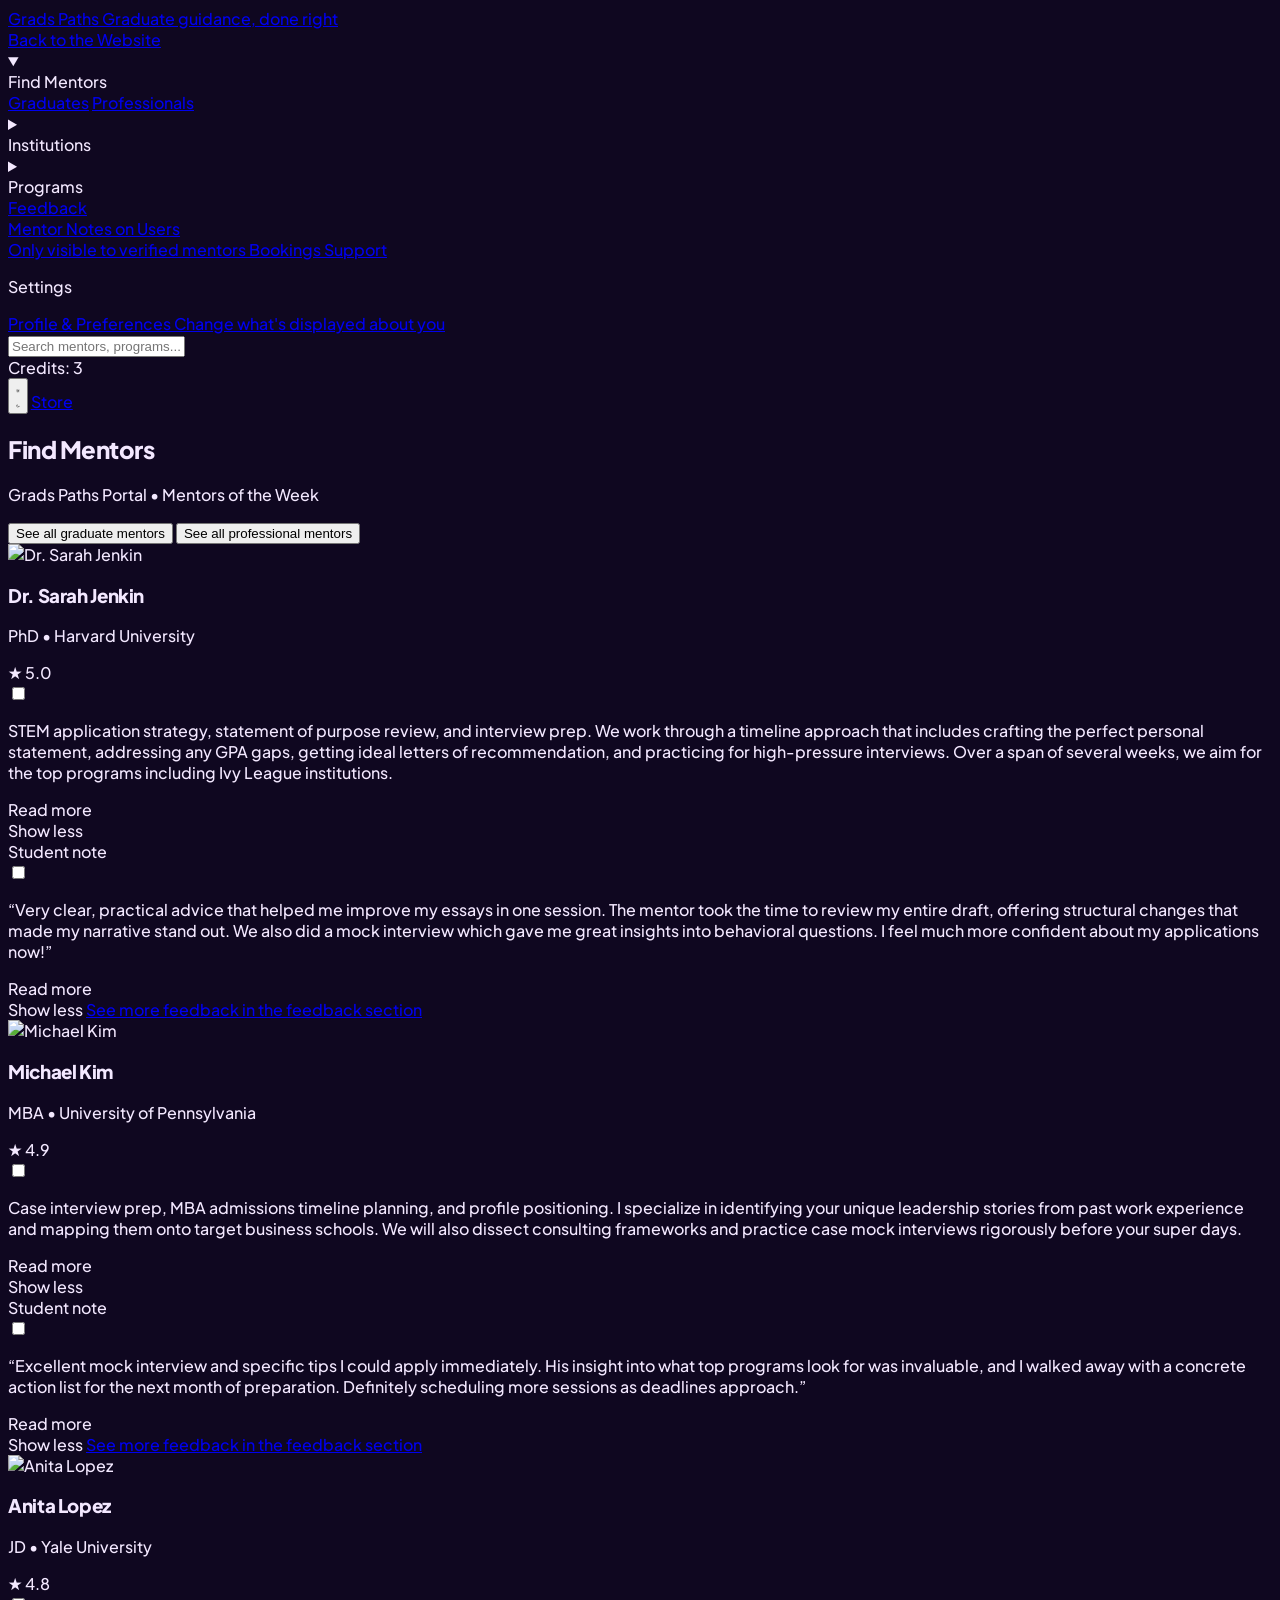
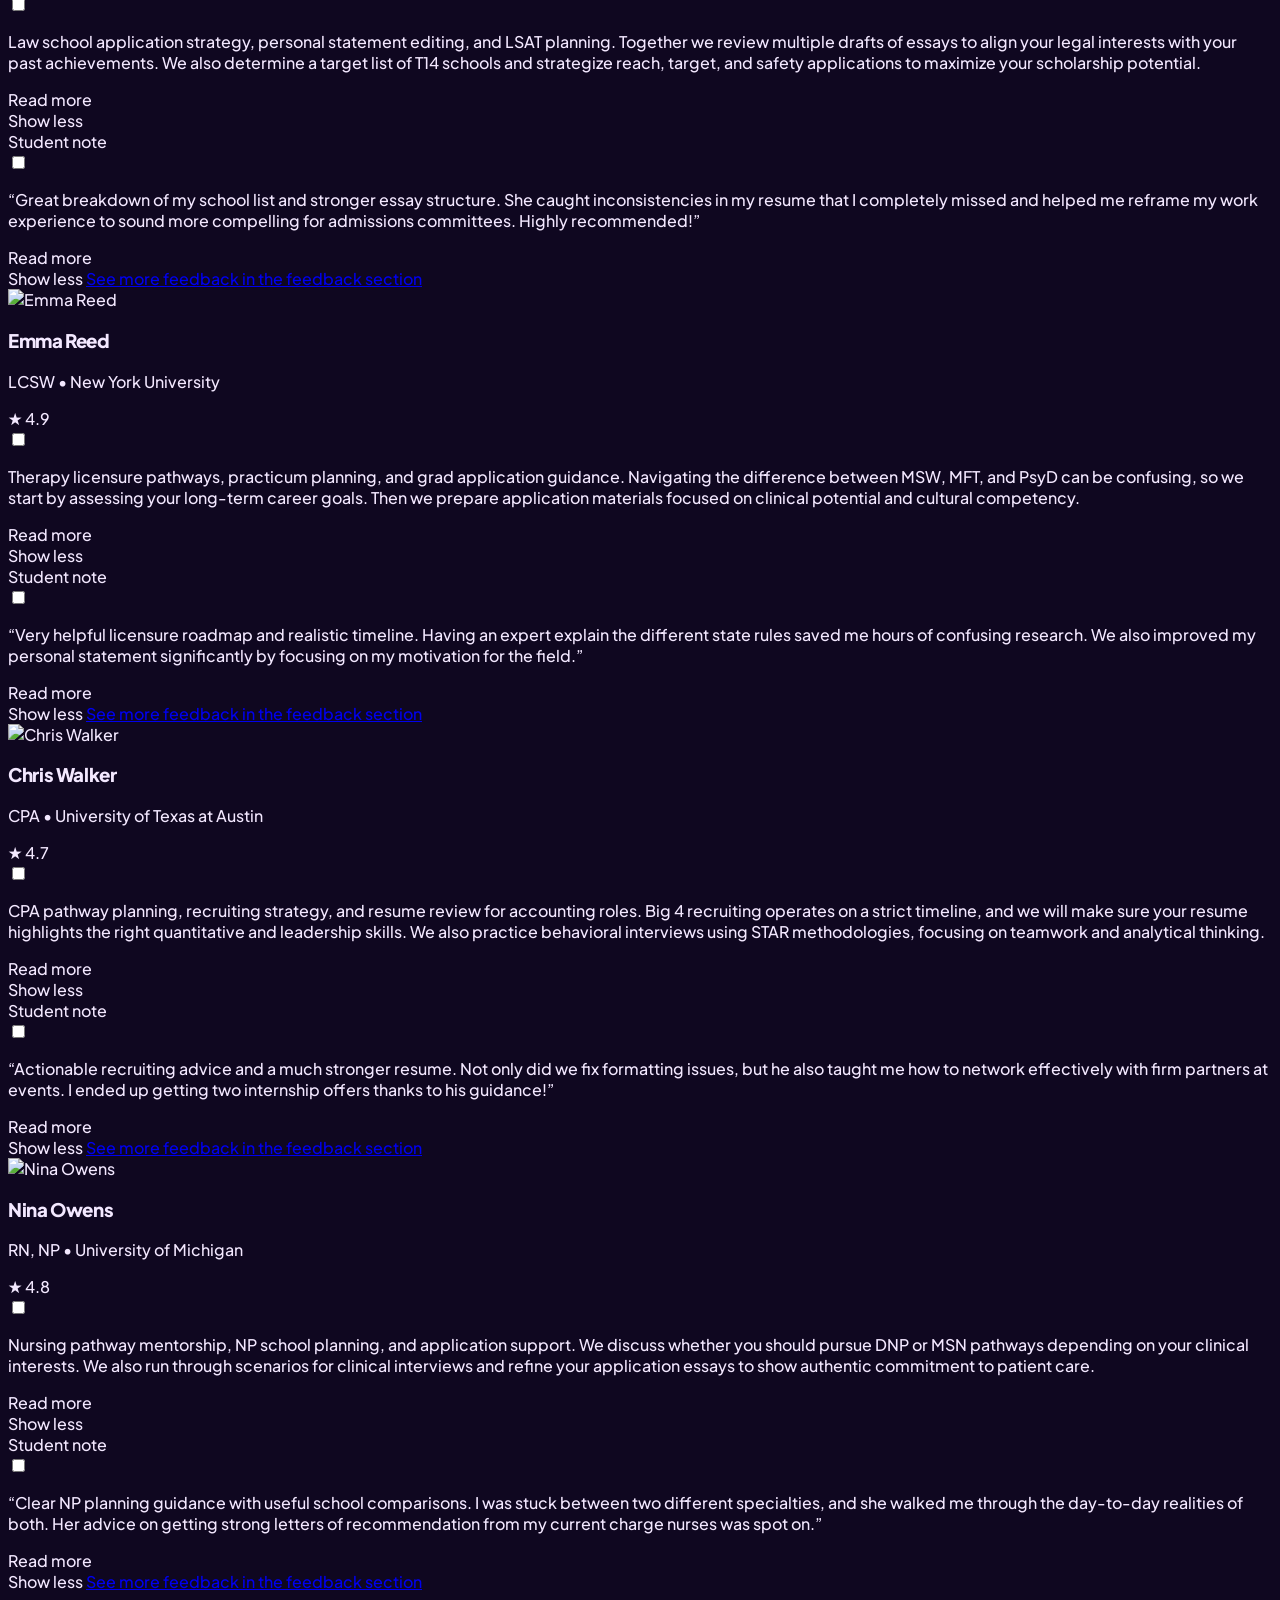
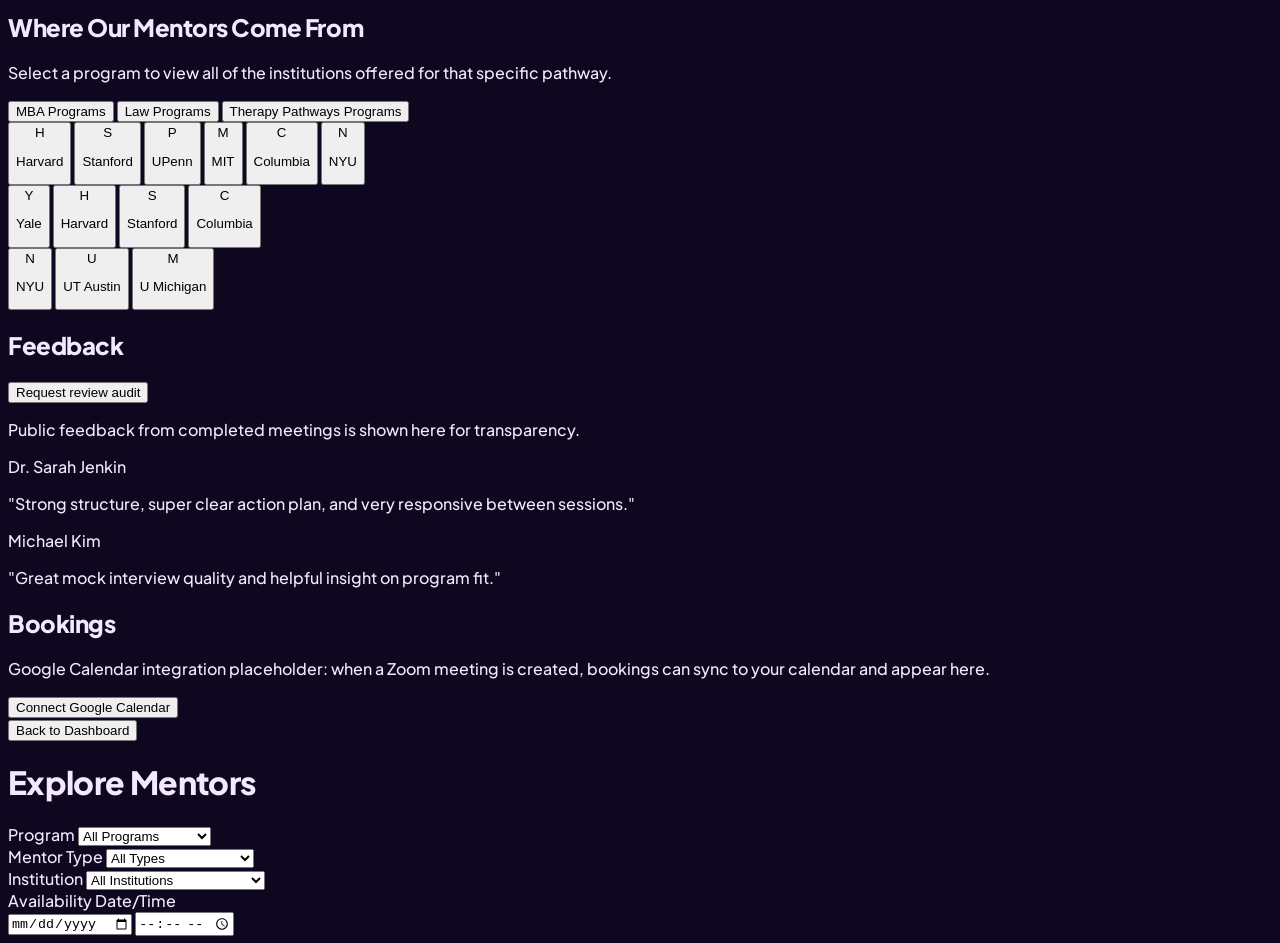
==== commit d6a1dc19: "add mentor exploration view with dynamic filtering and rating lists" ====
--- a/find-mentors.html
+++ b/find-mentors.html
@@ -174,6 +174,7 @@
           </div>
         </header>
 
+        <div id="dashboard-view" class="space-y-7">
         <section id="mentors-week" class="bg-white border border-[#6D28D9] rounded-2xl p-5 sm:p-6">
           <div class="flex flex-wrap items-end justify-between gap-3 mb-5">
             <div>
@@ -183,8 +184,8 @@
               </p>
             </div>
             <div class="flex gap-2">
-              <a href="#graduates" class="px-3 py-2 rounded-lg bg-[var(--primary)]/20 text-[var(--primary)] text-xs font-bold">See all graduate mentors</a>
-              <a href="#professionals" class="px-3 py-2 rounded-lg bg-[var(--accent)]/20 text-[var(--accent)] text-xs font-bold">See all professional mentors</a>
+              <button onclick="openExplore('Graduate')" class="px-3 py-2 rounded-lg bg-[var(--primary)]/20 text-[var(--primary)] text-xs font-bold">See all graduate mentors</button>
+              <button onclick="openExplore('Professional')" class="px-3 py-2 rounded-lg bg-[var(--accent)]/20 text-[var(--accent)] text-xs font-bold">See all professional mentors</button>
             </div>
           </div>
 
@@ -458,27 +459,27 @@
 
           <!-- MBA Institutions -->
           <div id="tab-content-mba" class="program-tab-content grid grid-cols-2 sm:grid-cols-3 md:grid-cols-4 lg:grid-cols-6 gap-3 sm:gap-4 transition-opacity duration-300">
-            <button class="flex flex-col items-center justify-center rounded-2xl border border-[#6D28D9] p-4 bg-white hover:bg-[#F9F5FF] transition-colors">
+            <button onclick="openExploreByCollege(this)" class="flex flex-col items-center justify-center rounded-2xl border border-[#6D28D9] p-4 bg-white hover:bg-[#F9F5FF] transition-colors">
               <div class="w-12 h-12 rounded-full bg-[#F3E8FF] text-[#6D28D9] flex items-center justify-center text-lg font-extrabold mb-3 shadow-sm border border-[#EBE0F8]">H</div>
               <p class="text-[13px] font-extrabold text-[#3730A3]">Harvard</p>
             </button>
-            <button class="flex flex-col items-center justify-center rounded-2xl border border-[#6D28D9] p-4 bg-white hover:bg-[#F9F5FF] transition-colors">
+            <button onclick="openExploreByCollege(this)" class="flex flex-col items-center justify-center rounded-2xl border border-[#6D28D9] p-4 bg-white hover:bg-[#F9F5FF] transition-colors">
               <div class="w-12 h-12 rounded-full bg-[#F3E8FF] text-[#6D28D9] flex items-center justify-center text-lg font-extrabold mb-3 shadow-sm border border-[#EBE0F8]">S</div>
               <p class="text-[13px] font-extrabold text-[#3730A3]">Stanford</p>
             </button>
-            <button class="flex flex-col items-center justify-center rounded-2xl border border-[#6D28D9] p-4 bg-white hover:bg-[#F9F5FF] transition-colors">
+            <button onclick="openExploreByCollege(this)" class="flex flex-col items-center justify-center rounded-2xl border border-[#6D28D9] p-4 bg-white hover:bg-[#F9F5FF] transition-colors">
               <div class="w-12 h-12 rounded-full bg-[#F3E8FF] text-[#6D28D9] flex items-center justify-center text-lg font-extrabold mb-3 shadow-sm border border-[#EBE0F8]">P</div>
               <p class="text-[13px] font-extrabold text-[#3730A3]">UPenn</p>
             </button>
-            <button class="flex flex-col items-center justify-center rounded-2xl border border-[#6D28D9] p-4 bg-white hover:bg-[#F9F5FF] transition-colors">
+            <button onclick="openExploreByCollege(this)" class="flex flex-col items-center justify-center rounded-2xl border border-[#6D28D9] p-4 bg-white hover:bg-[#F9F5FF] transition-colors">
               <div class="w-12 h-12 rounded-full bg-[#F3E8FF] text-[#6D28D9] flex items-center justify-center text-lg font-extrabold mb-3 shadow-sm border border-[#EBE0F8]">M</div>
               <p class="text-[13px] font-extrabold text-[#3730A3]">MIT</p>
             </button>
-            <button class="flex flex-col items-center justify-center rounded-2xl border border-[#6D28D9] p-4 bg-white hover:bg-[#F9F5FF] transition-colors">
+            <button onclick="openExploreByCollege(this)" class="flex flex-col items-center justify-center rounded-2xl border border-[#6D28D9] p-4 bg-white hover:bg-[#F9F5FF] transition-colors">
               <div class="w-12 h-12 rounded-full bg-[#F3E8FF] text-[#6D28D9] flex items-center justify-center text-lg font-extrabold mb-3 shadow-sm border border-[#EBE0F8]">C</div>
               <p class="text-[13px] font-extrabold text-[#3730A3]">Columbia</p>
             </button>
-            <button class="flex flex-col items-center justify-center rounded-2xl border border-[#6D28D9] p-4 bg-white hover:bg-[#F9F5FF] transition-colors">
+            <button onclick="openExploreByCollege(this)" class="flex flex-col items-center justify-center rounded-2xl border border-[#6D28D9] p-4 bg-white hover:bg-[#F9F5FF] transition-colors">
               <div class="w-12 h-12 rounded-full bg-[#F3E8FF] text-[#6D28D9] flex items-center justify-center text-lg font-extrabold mb-3 shadow-sm border border-[#EBE0F8]">N</div>
               <p class="text-[13px] font-extrabold text-[#3730A3]">NYU</p>
             </button>
@@ -486,19 +487,19 @@
 
           <!-- Law Institutions -->
           <div id="tab-content-law" class="program-tab-content hidden grid grid-cols-2 sm:grid-cols-3 md:grid-cols-4 lg:grid-cols-6 gap-3 sm:gap-4 transition-opacity duration-300">
-            <button class="flex flex-col items-center justify-center rounded-2xl border border-[#6D28D9] p-4 bg-white hover:bg-[#F9F5FF] transition-colors">
+            <button onclick="openExploreByCollege(this)" class="flex flex-col items-center justify-center rounded-2xl border border-[#6D28D9] p-4 bg-white hover:bg-[#F9F5FF] transition-colors">
               <div class="w-12 h-12 rounded-full bg-[#F3E8FF] text-[#6D28D9] flex items-center justify-center text-lg font-extrabold mb-3 shadow-sm border border-[#EBE0F8]">Y</div>
               <p class="text-[13px] font-extrabold text-[#3730A3]">Yale</p>
             </button>
-            <button class="flex flex-col items-center justify-center rounded-2xl border border-[#6D28D9] p-4 bg-white hover:bg-[#F9F5FF] transition-colors">
+            <button onclick="openExploreByCollege(this)" class="flex flex-col items-center justify-center rounded-2xl border border-[#6D28D9] p-4 bg-white hover:bg-[#F9F5FF] transition-colors">
               <div class="w-12 h-12 rounded-full bg-[#F3E8FF] text-[#6D28D9] flex items-center justify-center text-lg font-extrabold mb-3 shadow-sm border border-[#EBE0F8]">H</div>
               <p class="text-[13px] font-extrabold text-[#3730A3]">Harvard</p>
             </button>
-            <button class="flex flex-col items-center justify-center rounded-2xl border border-[#6D28D9] p-4 bg-white hover:bg-[#F9F5FF] transition-colors">
+            <button onclick="openExploreByCollege(this)" class="flex flex-col items-center justify-center rounded-2xl border border-[#6D28D9] p-4 bg-white hover:bg-[#F9F5FF] transition-colors">
               <div class="w-12 h-12 rounded-full bg-[#F3E8FF] text-[#6D28D9] flex items-center justify-center text-lg font-extrabold mb-3 shadow-sm border border-[#EBE0F8]">S</div>
               <p class="text-[13px] font-extrabold text-[#3730A3]">Stanford</p>
             </button>
-            <button class="flex flex-col items-center justify-center rounded-2xl border border-[#6D28D9] p-4 bg-white hover:bg-[#F9F5FF] transition-colors">
+            <button onclick="openExploreByCollege(this)" class="flex flex-col items-center justify-center rounded-2xl border border-[#6D28D9] p-4 bg-white hover:bg-[#F9F5FF] transition-colors">
               <div class="w-12 h-12 rounded-full bg-[#F3E8FF] text-[#6D28D9] flex items-center justify-center text-lg font-extrabold mb-3 shadow-sm border border-[#EBE0F8]">C</div>
               <p class="text-[13px] font-extrabold text-[#3730A3]">Columbia</p>
             </button>
@@ -506,15 +507,15 @@
 
           <!-- Therapy Institutions -->
           <div id="tab-content-therapy" class="program-tab-content hidden grid grid-cols-2 sm:grid-cols-3 md:grid-cols-4 lg:grid-cols-6 gap-3 sm:gap-4 transition-opacity duration-300">
-            <button class="flex flex-col items-center justify-center rounded-2xl border border-[#6D28D9] p-4 bg-white hover:bg-[#F9F5FF] transition-colors">
+            <button onclick="openExploreByCollege(this)" class="flex flex-col items-center justify-center rounded-2xl border border-[#6D28D9] p-4 bg-white hover:bg-[#F9F5FF] transition-colors">
               <div class="w-12 h-12 rounded-full bg-[#F3E8FF] text-[#6D28D9] flex items-center justify-center text-lg font-extrabold mb-3 shadow-sm border border-[#EBE0F8]">N</div>
               <p class="text-[13px] font-extrabold text-[#3730A3]">NYU</p>
             </button>
-            <button class="flex flex-col items-center justify-center rounded-2xl border border-[#6D28D9] p-4 bg-white hover:bg-[#F9F5FF] transition-colors">
+            <button onclick="openExploreByCollege(this)" class="flex flex-col items-center justify-center rounded-2xl border border-[#6D28D9] p-4 bg-white hover:bg-[#F9F5FF] transition-colors">
               <div class="w-12 h-12 rounded-full bg-[#F3E8FF] text-[#6D28D9] flex items-center justify-center text-lg font-extrabold mb-3 shadow-sm border border-[#EBE0F8]">U</div>
               <p class="text-[13px] font-extrabold text-[#3730A3]">UT Austin</p>
             </button>
-            <button class="flex flex-col items-center justify-center rounded-2xl border border-[#6D28D9] p-4 bg-white hover:bg-[#F9F5FF] transition-colors">
+            <button onclick="openExploreByCollege(this)" class="flex flex-col items-center justify-center rounded-2xl border border-[#6D28D9] p-4 bg-white hover:bg-[#F9F5FF] transition-colors">
               <div class="w-12 h-12 rounded-full bg-[#F3E8FF] text-[#6D28D9] flex items-center justify-center text-lg font-extrabold mb-3 shadow-sm border border-[#EBE0F8]">M</div>
               <p class="text-[13px] font-extrabold text-[#3730A3]">U Michigan</p>
             </button>
@@ -550,6 +551,70 @@
             Connect Google Calendar
           </button>
         </section>
+      </div>
+
+      <!-- EXPLORE MENTORS VIEW (Hidden by default) -->
+      <div id="explore-view" class="hidden space-y-7">
+        <div class="bg-white border border-[#6D28D9] rounded-3xl p-6 sm:p-8">
+          <div class="flex flex-wrap items-center justify-between mb-6 gap-4 border-b border-[#EBE0F8] pb-5">
+            <div>
+              <button onclick="showDashboard()" class="text-[#6D28D9] bg-[#F3E8FF] px-4 py-2 rounded-xl text-sm font-bold hover:bg-[#EBE0F8] mb-3 flex items-center gap-2 transition-colors"><i class="fa-solid fa-arrow-left"></i> Back to Dashboard</button>
+              <h1 id="explore-title" class="text-2xl sm:text-3xl font-extrabold text-[#3730A3]">Explore Mentors</h1>
+            </div>
+          </div>
+
+          <!-- Filters -->
+          <div class="grid grid-cols-1 sm:grid-cols-2 lg:grid-cols-4 gap-4 mb-8 bg-[#F3E8FF] p-5 rounded-2xl border border-[#EBE0F8]">
+            <div>
+              <label class="block text-[11px] font-extrabold text-[#6D28D9] tracking-wider uppercase mb-1.5">Program</label>
+              <select id="filter-program" onchange="renderExploreGrid()" class="w-full bg-white border border-[#6D28D9] rounded-xl px-3 py-2.5 text-sm text-[#3730A3] font-bold focus:outline-none focus:ring-1 focus:ring-[#6D28D9]">
+                <option value="">All Programs</option>
+                <option value="MBA">MBA Programs</option>
+                <option value="Law">Law Programs</option>
+                <option value="Therapy">Therapy Pathways</option>
+              </select>
+            </div>
+            
+            <div>
+              <label class="block text-[11px] font-extrabold text-[#6D28D9] tracking-wider uppercase mb-1.5">Mentor Type</label>
+              <select id="filter-type" onchange="renderExploreGrid()" class="w-full bg-white border border-[#6D28D9] rounded-xl px-3 py-2.5 text-sm text-[#3730A3] font-bold focus:outline-none focus:ring-1 focus:ring-[#6D28D9]">
+                <option value="">All Types</option>
+                <option value="Graduate">Graduate Mentors</option>
+                <option value="Professional">Professional Mentors</option>
+              </select>
+            </div>
+
+            <div>
+              <label class="block text-[11px] font-extrabold text-[#6D28D9] tracking-wider uppercase mb-1.5">Institution</label>
+              <select id="filter-college" onchange="renderExploreGrid()" class="w-full bg-white border border-[#6D28D9] rounded-xl px-3 py-2.5 text-sm text-[#3730A3] font-bold focus:outline-none focus:ring-1 focus:ring-[#6D28D9]">
+                <option value="">All Institutions</option>
+                <option value="Harvard">Harvard University</option>
+                <option value="Stanford">Stanford University</option>
+                <option value="UPenn">University of Pennsylvania</option>
+                <option value="Yale">Yale University</option>
+                <option value="Columbia">Columbia University</option>
+                <option value="MIT">MIT</option>
+                <option value="NYU">NYU</option>
+                <option value="UT Austin">UT Austin</option>
+                <option value="U Michigan">University of Michigan</option>
+              </select>
+            </div>
+            
+            <div>
+              <label class="block text-[11px] font-extrabold text-[#6D28D9] tracking-wider uppercase mb-1.5">Availability Date/Time</label>
+              <div class="flex gap-2">
+                <input type="date" id="filter-date" onchange="renderExploreGrid()" class="w-1/2 bg-white border border-[#6D28D9] rounded-xl px-2 py-2.5 text-sm text-[#3730A3] font-bold focus:outline-none focus:ring-1 focus:ring-[#6D28D9]" />
+                <input type="time" id="filter-time" onchange="renderExploreGrid()" class="w-1/2 bg-white border border-[#6D28D9] rounded-xl px-2 py-2.5 text-sm text-[#3730A3] font-bold focus:outline-none focus:ring-1 focus:ring-[#6D28D9]" />
+              </div>
+            </div>
+          </div>
+
+          <!-- Mentors Grid -->
+          <div id="explore-grid" class="grid grid-cols-1 md:grid-cols-2 xl:grid-cols-3 gap-5">
+            <!-- Mentors injected via JS -->
+          </div>
+        </div>
+      </div>
       </main>
     </div>
 
@@ -591,6 +656,116 @@
           activeContent.classList.remove('hidden');
         };
       });
-    </script>
+    
+        // Mentors Data for Explore View
+        const exploreMentors = [
+          { name: 'Dr. Sarah Jenkin', credentials: 'PhD • Harvard University', type: 'Graduate', program: 'MBA', college: 'Harvard', rating: 5.0, img: 'sarah' },
+          { name: 'Michael Kim', credentials: 'MBA • University of Pennsylvania', type: 'Graduate', program: 'MBA', college: 'UPenn', rating: 4.9, img: 'michael' },
+          { name: 'Emma Reed', credentials: 'LCSW • New York University', type: 'Professional', program: 'Therapy', college: 'NYU', rating: 4.9, img: 'emma' },
+          { name: 'Anita Lopez', credentials: 'JD • Yale University', type: 'Graduate', program: 'Law', college: 'Yale', rating: 4.8, img: 'anita' },
+          { name: 'Nina Owens', credentials: 'RN, NP • University of Michigan', type: 'Professional', program: 'Therapy', college: 'U Michigan', rating: 4.8, img: 'nina' },
+          { name: 'Chris Walker', credentials: 'CPA • University of Texas at Austin', type: 'Professional', program: 'MBA', college: 'UT Austin', rating: 4.7, img: 'chris' },
+          { name: 'David Smith', credentials: 'MBA • Stanford University', type: 'Graduate', program: 'MBA', college: 'Stanford', rating: 4.6, img: 'david' },
+          { name: 'Jessica Lee', credentials: 'JD • Columbia University', type: 'Graduate', program: 'Law', college: 'Columbia', rating: 4.5, img: 'jessica' }
+        ];
+
+        window.showDashboard = function() {
+          document.getElementById('dashboard-view').classList.remove('hidden');
+          document.getElementById('explore-view').classList.add('hidden');
+          window.scrollTo(0,0);
+        };
+
+        window.openExplore = function(typeFilter) {
+          document.getElementById('dashboard-view').classList.add('hidden');
+          document.getElementById('explore-view').classList.remove('hidden');
+          
+          document.getElementById('explore-title').textContent = typeFilter === 'Graduate' ? 'Explore Graduate Mentors' : (typeFilter === 'Professional' ? 'Explore Professional Mentors' : 'Explore All Mentors');
+          
+          // Reset all filters except type
+          document.getElementById('filter-program').value = '';
+          document.getElementById('filter-college').value = '';
+          document.getElementById('filter-date').value = '';
+          document.getElementById('filter-time').value = '';
+          document.getElementById('filter-type').value = typeFilter;
+          
+          window.renderExploreGrid();
+          window.scrollTo(0,0);
+        };
+
+        window.openExploreByCollege = function(btn) {
+          const collegeName = btn.querySelector('p').textContent;
+          // Determine program based on active tab
+          let activeProgram = '';
+          if(!document.getElementById('tab-content-mba').classList.contains('hidden')) activeProgram = 'MBA';
+          else if(!document.getElementById('tab-content-law').classList.contains('hidden')) activeProgram = 'Law';
+          else activeProgram = 'Therapy';
+          
+          document.getElementById('dashboard-view').classList.add('hidden');
+          document.getElementById('explore-view').classList.remove('hidden');
+          document.getElementById('explore-title').textContent = activeProgram + ' Mentors at ' + collegeName;
+
+          document.getElementById('filter-program').value = activeProgram;
+          document.getElementById('filter-type').value = '';
+          document.getElementById('filter-college').value = collegeName;
+          document.getElementById('filter-date').value = '';
+          document.getElementById('filter-time').value = '';
+
+          window.renderExploreGrid();
+          window.scrollTo(0,0);
+        };
+
+        window.renderExploreGrid = function() {
+          const grid = document.getElementById('explore-grid');
+          grid.innerHTML = '';
+          
+          const progFilter = document.getElementById('filter-program').value;
+          const colFilter = document.getElementById('filter-college').value;
+          const typeFilter = document.getElementById('filter-type').value;
+          
+          let filtered = exploreMentors.filter(m => {
+            if (typeFilter && m.type !== typeFilter) return false;
+            if (progFilter && m.program !== progFilter) return false;
+            // Includes logic allows 'Harvard' to match 'Harvard University'
+            if (colFilter && !m.college.includes(colFilter) && !colFilter.includes(m.college)) return false;
+            return true;
+          });
+          
+          // Sort by rating desc
+          filtered.sort((a,b) => b.rating - a.rating);
+          
+          if(filtered.length === 0) {
+            grid.innerHTML = '<p class="col-span-full text-center py-10 text-[#6D28D9] font-bold">No mentors found matching these criteria.</p>';
+            return;
+          }
+
+          filtered.forEach(m => {
+            grid.innerHTML += `
+              <article class="rounded-3xl p-4 bg-[#F3E8FF] space-y-3 shadow-sm border border-[#EBE0F8] flex flex-col h-full">
+                <div class="flex items-start justify-between mb-2">
+                  <div class="flex items-center gap-3">
+                    <img src="https://i.pravatar.cc/150?u=${m.img}" alt="${m.name}" class="w-14 h-14 rounded-2xl object-cover shrink-0 shadow-sm" />
+                    <div class="flex flex-col">
+                      <h3 class="font-extrabold text-xl text-[#3730A3] leading-tight mb-0.5">${m.name}</h3>
+                      <p class="text-[13px] font-bold text-[#6D28D9]">${m.credentials}</p>
+                    </div>
+                  </div>
+                  <span class="text-sm font-bold px-3 py-1.5 rounded-full bg-white text-[#5B30E5] shadow-sm flex items-center gap-1 shrink-0">★ ${m.rating.toFixed(1)}</span>
+                </div>
+                <div class="bg-white rounded-[20px] p-5 shadow-sm relative flex-1">
+                   <p class="text-[15px] font-bold text-[#3730A3] leading-snug">
+                      Expert in ${m.program} applications, timeline planning, and professional positioning strategies.
+                   </p>
+                </div>
+                <!-- Action Buttons -->
+                <div class="grid grid-cols-2 gap-3 mt-auto pt-2">
+                  <button class="py-2.5 rounded-2xl bg-[#6D28D9] text-white font-extrabold shadow-sm hover:opacity-90 transition-opacity text-sm">View Profile</button>
+                  <button class="py-2.5 rounded-2xl bg-white border border-[#6D28D9] text-[#6D28D9] font-extrabold shadow-sm hover:bg-[#F3E8FF] transition-opacity text-sm">Check Availability</button>
+                </div>
+              </article>
+            `;
+          });
+        }
+
+      </script>
   </body>
 </html>
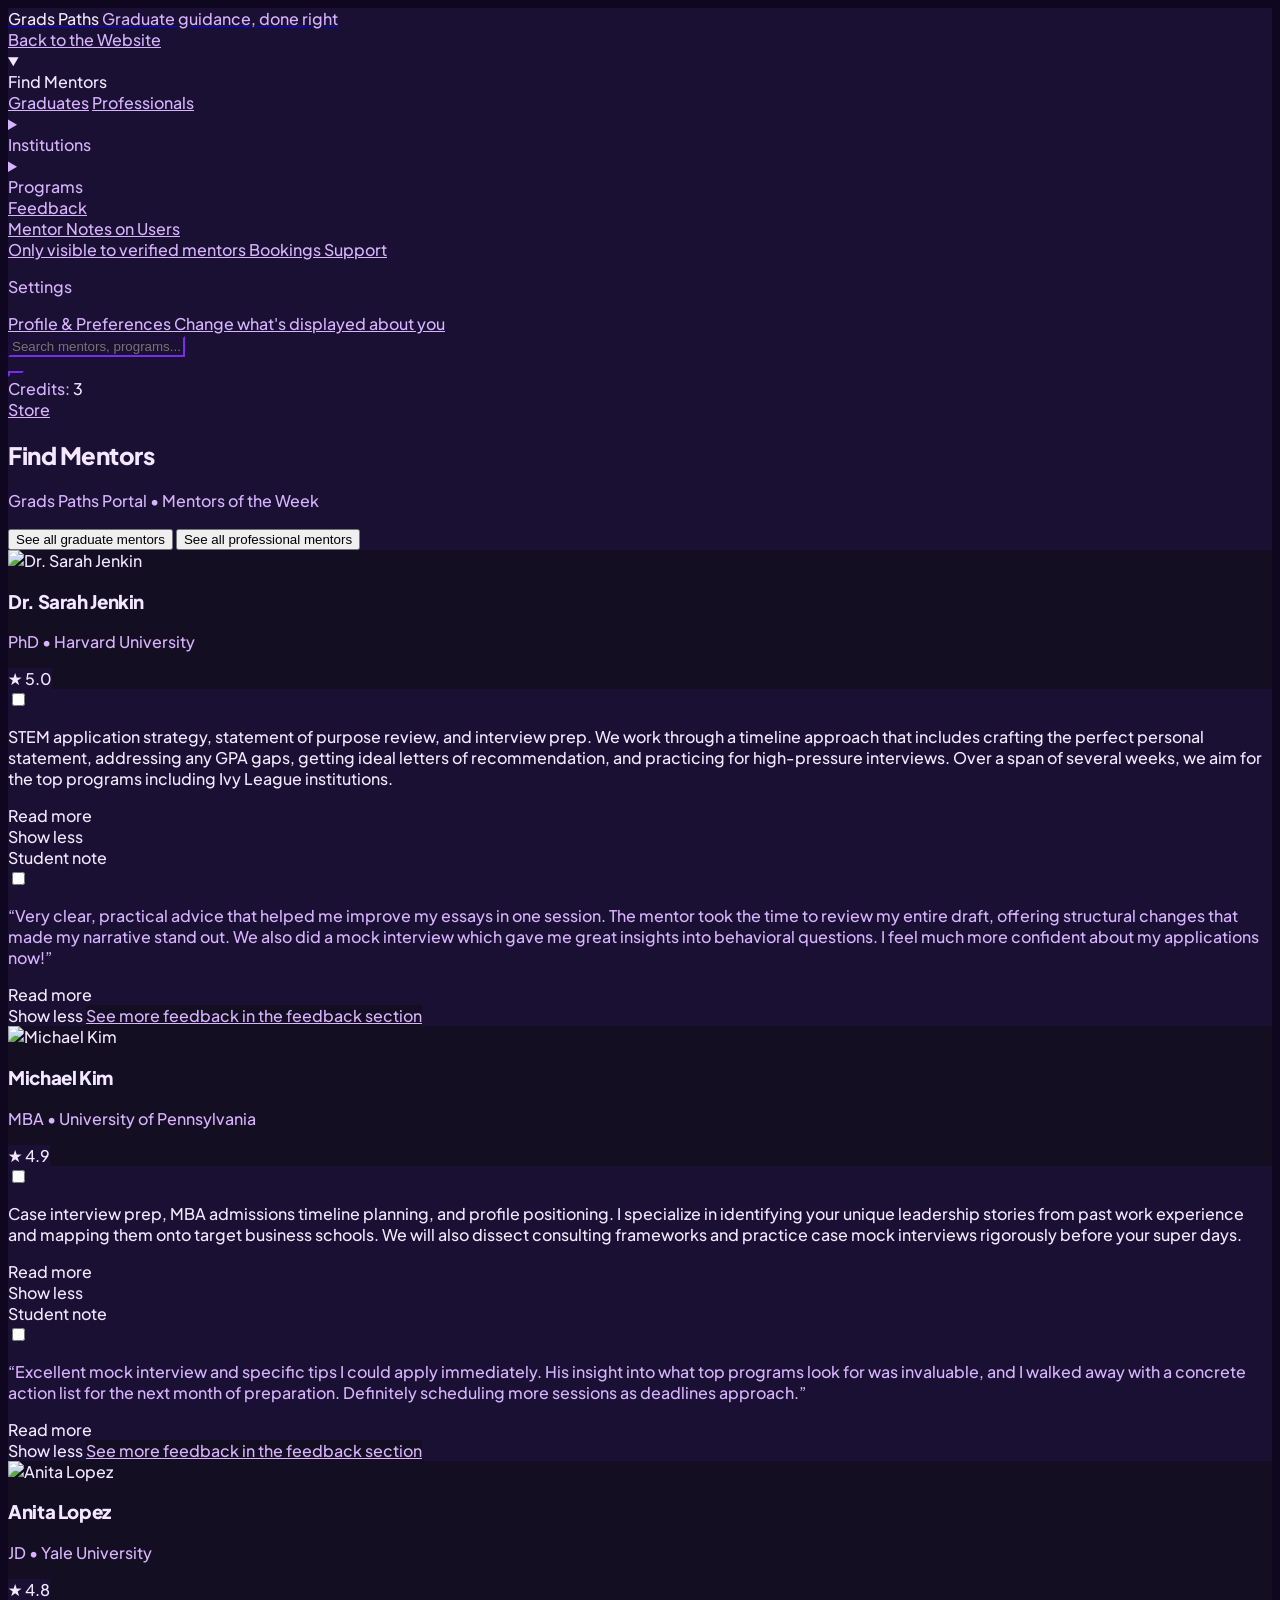
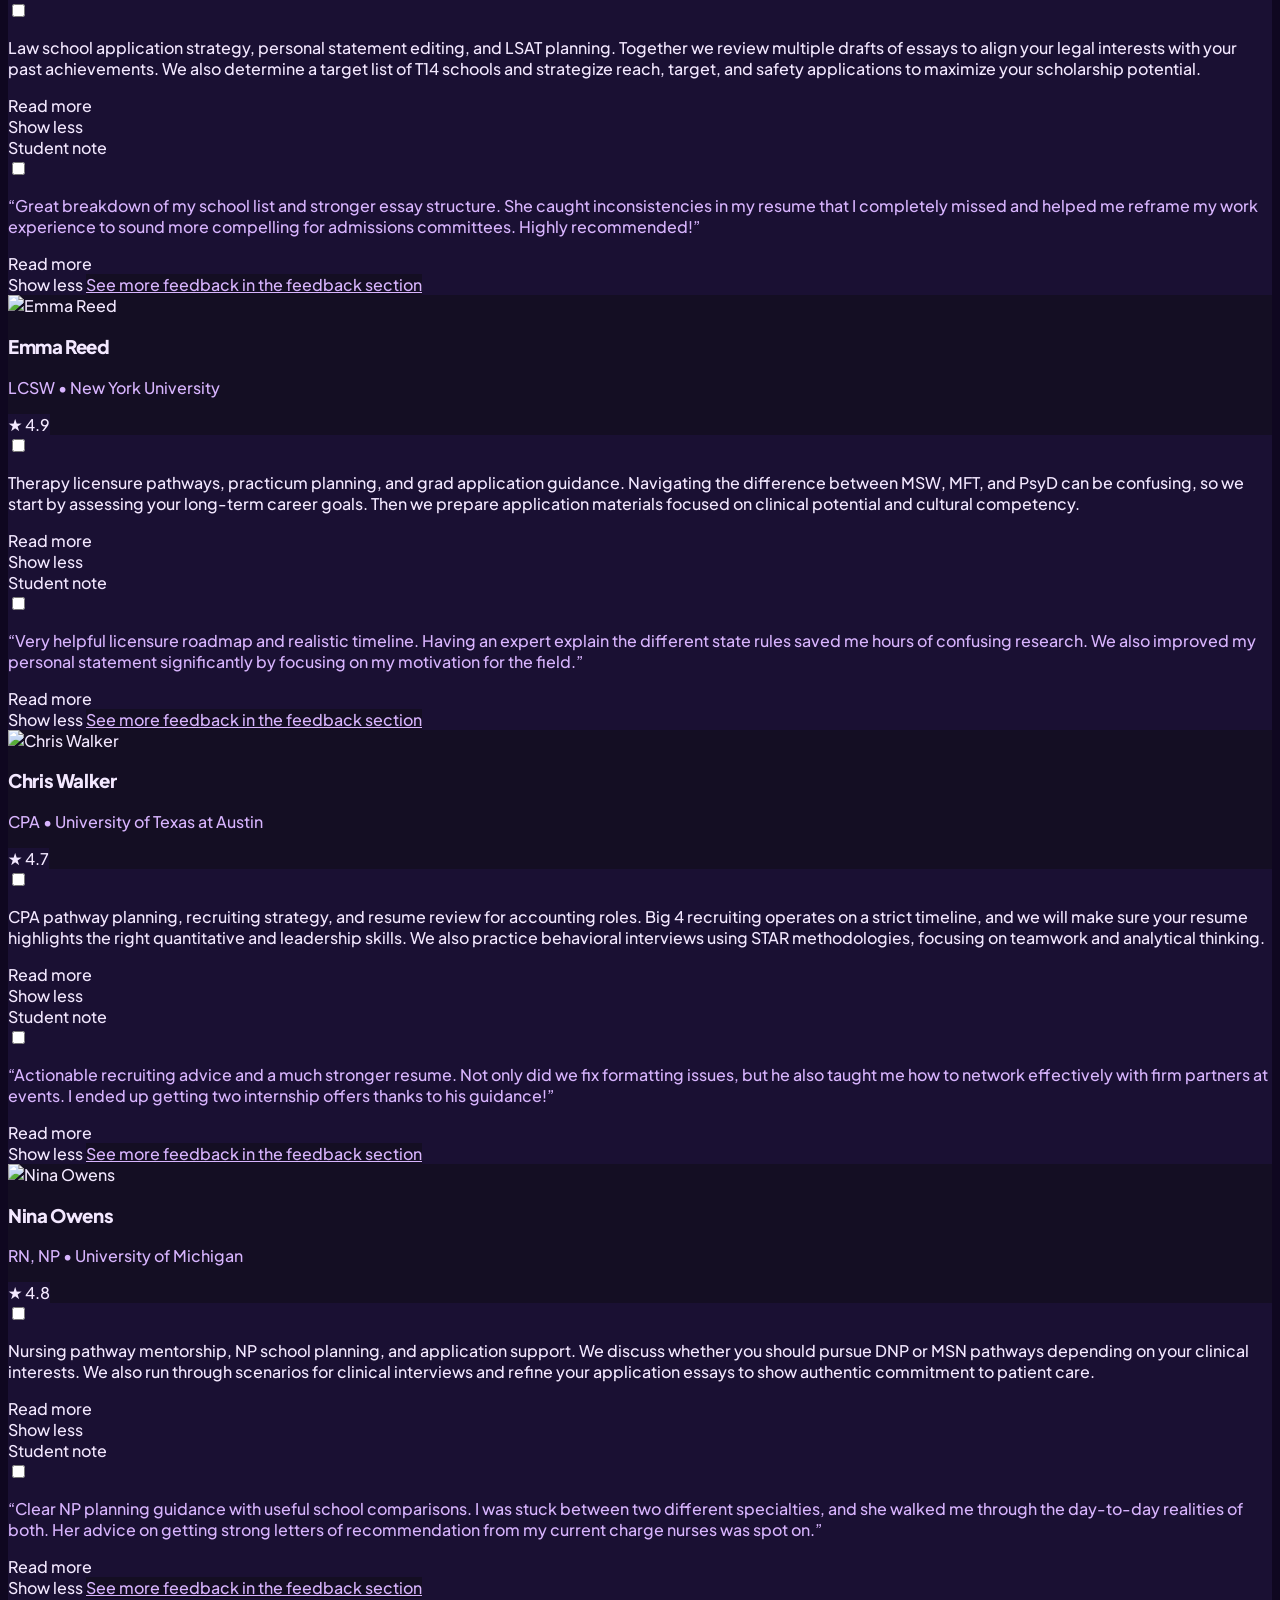
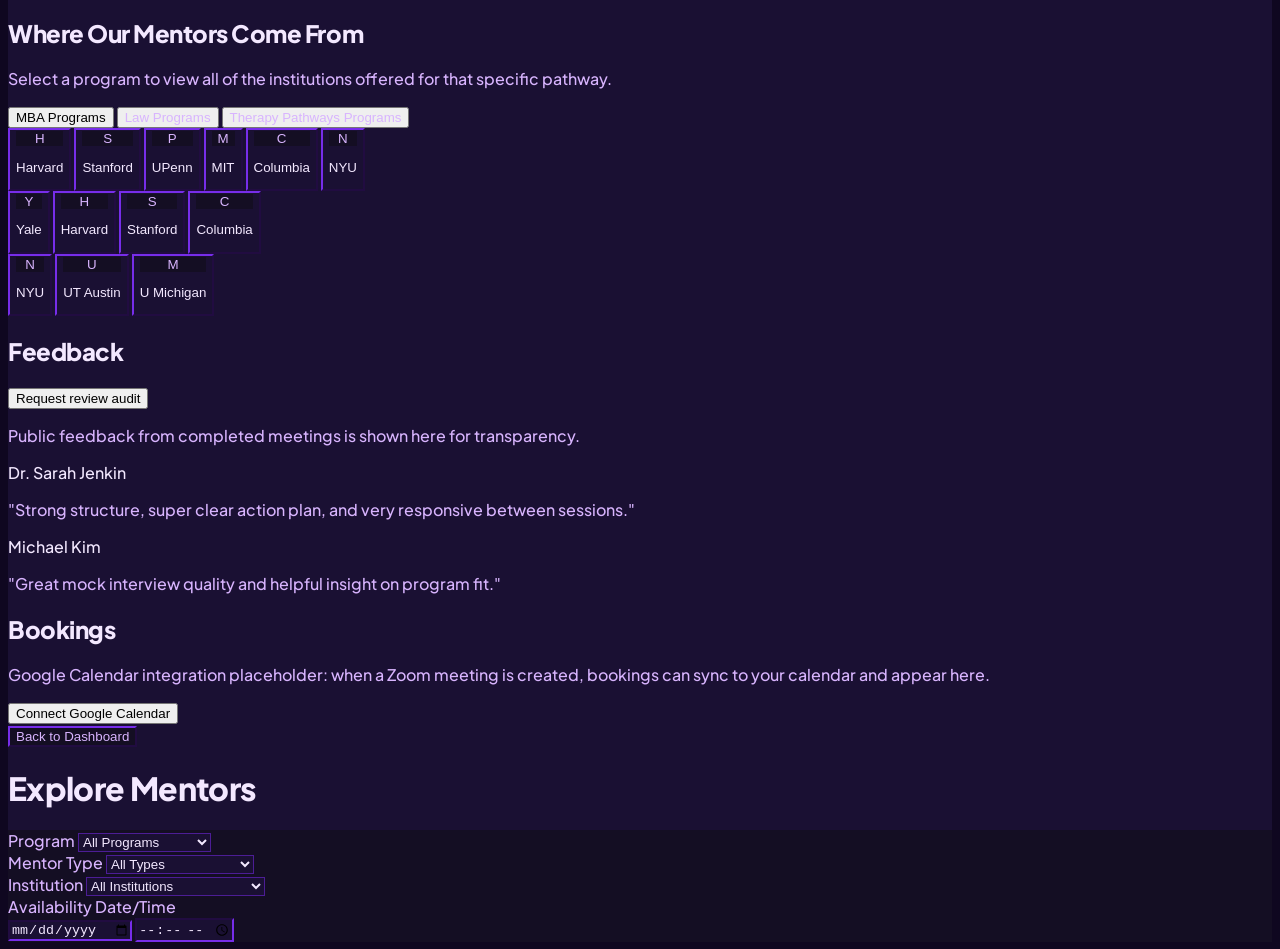
==== commit ead84ee0: "fix theme toggle functionality and reorder it to the left of the credits pill" ====
--- a/find-mentors.html
+++ b/find-mentors.html
@@ -6,6 +6,18 @@
     <title>Grads Paths • Find Mentors Dashboard</title>
     <link rel="stylesheet" href="https://cdnjs.cloudflare.com/ajax/libs/font-awesome/7.0.1/css/all.min.css" />
     <link rel="stylesheet" href="assets/css/style.css" />
+    <style>
+      /* Dark mode overrides to make the theme toggle fully working across hardcoded elements */
+      html.dark body { background-color: var(--bg); color: var(--text-main); }
+      html.dark .bg-white { background-color: var(--surface) !important; color: var(--text-main) !important; }
+      html.dark .bg-\[\#F3E8FF\] { background-color: rgba(14, 12, 20, 0.5) !important; border-color: var(--border) !important; color: var(--text-main) !important; }
+      html.dark .text-\[\#3730A3\] { color: var(--text-main) !important; }
+      html.dark .text-\[\#6D28D9\] { color: var(--text-muted) !important; }
+      html.dark .border-\[\#6D28D9\] { border-color: var(--border) !important; }
+      html.dark .border-\[\#EBE0F8\] { border-color: var(--border) !important; }
+      html.dark aside nav a:hover { background-color: rgba(255,255,255,0.05) !important; color: white !important; }
+      html.dark input, html.dark select, html.dark textarea { background-color: var(--bg) !important; color: var(--text-main) !important; border-color: var(--border) !important; }
+    </style>
     <script>
       if (localStorage.getItem("theme") === "light") {
         document.documentElement.classList.remove("dark");
@@ -154,21 +166,17 @@
           </div>
           
           <div class="flex items-center justify-end gap-3 w-full sm:w-auto sm:ml-auto">
-            <div class="flex items-center gap-1.5 px-4 py-2 bg-white rounded-xl border border-[#6D28D9] text-[#3730A3] text-sm font-bold shadow-sm whitespace-nowrap shrink-0">
-              <span class="text-[#6D28D9]"><i class="fa-solid fa-coins mr-1"></i> Credits:</span>
+            <button id="theme-toggle" class="w-10 h-10 rounded-full border border-[#6D28D9] dark:border-[#a78bfa] bg-white dark:bg-[#1a1033] flex items-center justify-center text-[#6D28D9] dark:text-[#a78bfa] hover:bg-[#F3E8FF] dark:hover:bg-white/5 transition-all shrink-0" aria-label="Toggle theme">
+              <i class="fa-regular fa-moon dark:hidden text-[15px]"></i>
+              <i class="fa-regular fa-sun hidden dark:block text-[15px]"></i>
+            </button>          
+
+            <div class="flex items-center gap-1.5 px-4 py-[9px] bg-white dark:bg-[#1a1033] rounded-xl border border-[#6D28D9] dark:border-[#a78bfa] text-[#3730A3] dark:text-white text-[13px] font-bold shadow-sm whitespace-nowrap shrink-0 transition-colors">
+              <span class="text-[#6D28D9] dark:text-[#a78bfa]"><i class="fa-solid fa-coins mr-1"></i> Credits:</span>
               <span class="text-[#E92E88]">3</span>
             </div>
             
-            <button id="theme-toggle" class="w-10 h-10 rounded-full border border-[#6D28D9] bg-white flex items-center justify-center text-[#6D28D9] hover:bg-black/5 transition-all shrink-0" aria-label="Toggle theme">
-              <svg class="w-4 h-4 dark:hidden" fill="none" stroke="currentColor" viewBox="0 0 24 24">
-                <path stroke-linecap="round" stroke-linejoin="round" stroke-width="2" d="M12 3v1m0 16v1m9-9h-1M4 12H3m15.364 6.364l-.707-.707M6.343 6.343l-.707-.707m12.728 0l-.707.707M6.343 17.657l-.707.707M16 12a4 4 0 11-8 0 4 4 0 018 0z" />
-              </svg>
-              <svg class="w-4 h-4 hidden dark:block" fill="none" stroke="currentColor" viewBox="0 0 24 24">
-                <path stroke-linecap="round" stroke-linejoin="round" stroke-width="2" d="M20.354 15.354A9 9 0 018.646 3.646 9.003 9.003 0 0012 21a9.003 9.003 0 008.354-5.646z" />
-              </svg>
-            </button>
-            
-            <a href="#" class="px-5 py-2 bg-white border border-[#6D28D9] text-[#6D28D9] text-[13px] font-extrabold rounded-[20px] shadow-sm hover:text-[#3730A3] hover:bg-[#F3E8FF] transition-colors whitespace-nowrap uppercase tracking-wider shrink-0 flex items-center justify-center">
+            <a href="#" class="px-5 py-[9px] bg-white dark:bg-[#1a1033] border border-[#6D28D9] dark:border-[#a78bfa] text-[#6D28D9] dark:text-[#a78bfa] text-[13px] font-extrabold rounded-[20px] shadow-sm hover:text-[#3730A3] hover:bg-[#F3E8FF] dark:hover:bg-white/5 transition-colors whitespace-nowrap uppercase tracking-wider shrink-0 flex items-center justify-center">
               Store
             </a>
           </div>
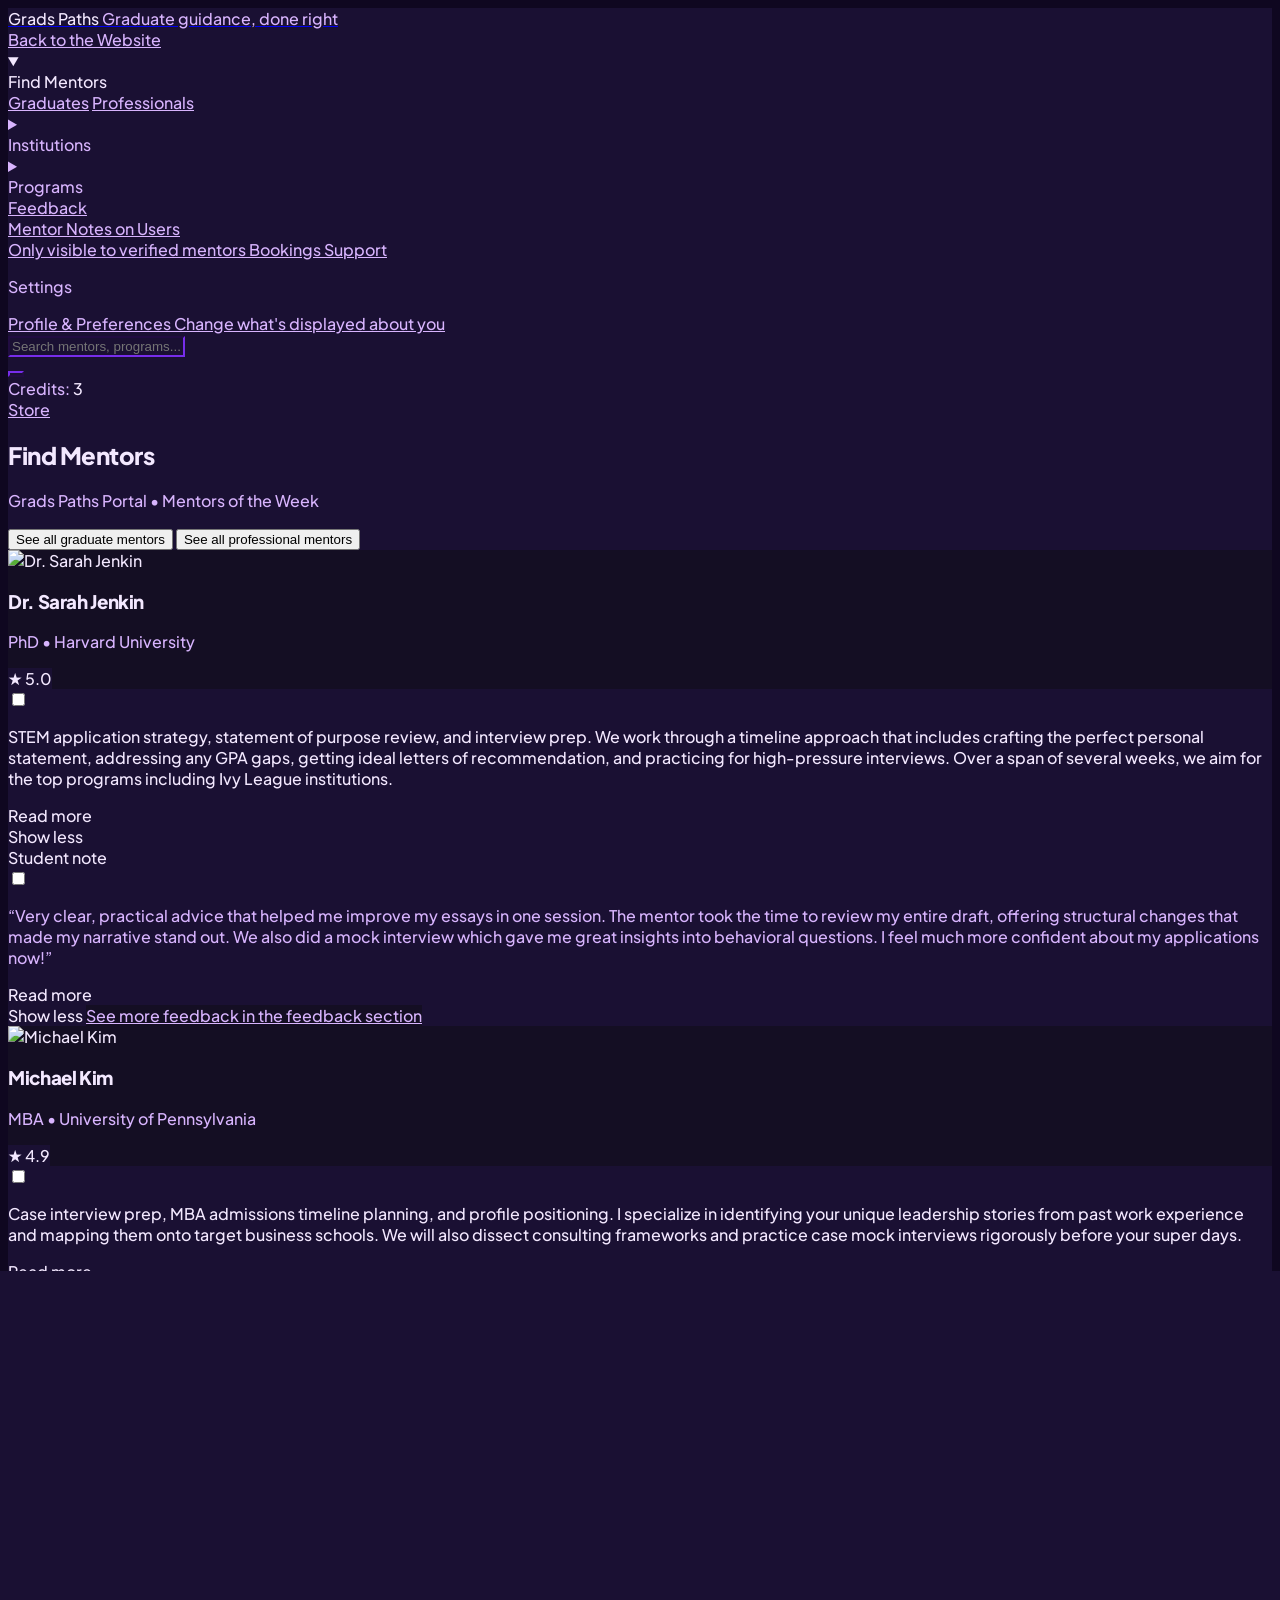
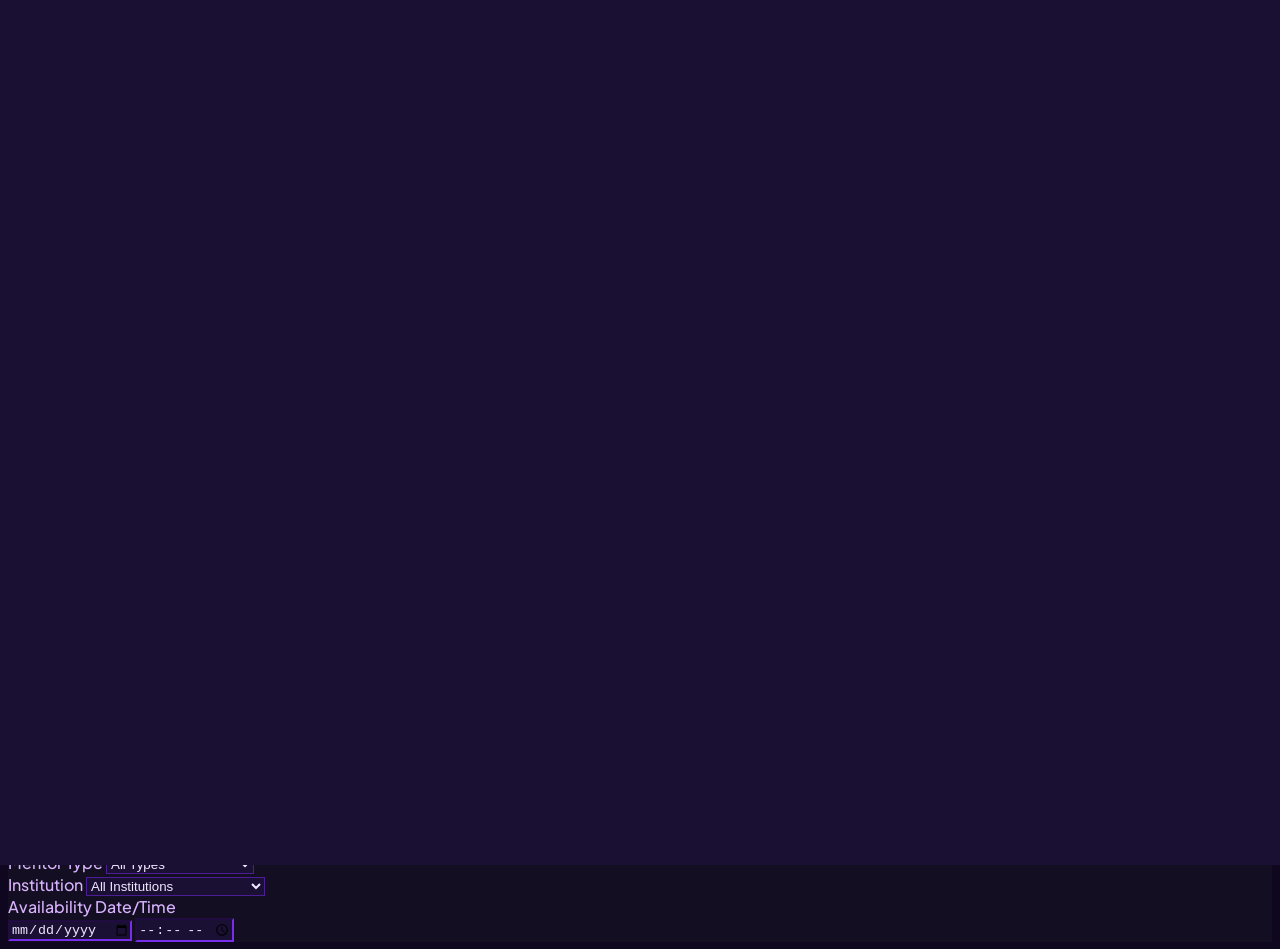
==== commit 035b803b: "swap theme toggle icons: sun in light mode and moon in dark mode" ====
--- a/find-mentors.html
+++ b/find-mentors.html
@@ -167,16 +167,16 @@
           
           <div class="flex items-center justify-end gap-3 w-full sm:w-auto sm:ml-auto">
             <button id="theme-toggle" class="w-10 h-10 rounded-full border border-[#6D28D9] dark:border-[#a78bfa] bg-white dark:bg-[#1a1033] flex items-center justify-center text-[#6D28D9] dark:text-[#a78bfa] hover:bg-[#F3E8FF] dark:hover:bg-white/5 transition-all shrink-0" aria-label="Toggle theme">
-              <i class="fa-regular fa-moon dark:hidden text-[15px]"></i>
-              <i class="fa-regular fa-sun hidden dark:block text-[15px]"></i>
+              <i class="fa-regular fa-sun dark:hidden text-[16px]"></i>
+              <i class="fa-regular fa-moon hidden dark:block text-[16px]"></i>
             </button>          
 
-            <div class="flex items-center gap-1.5 px-4 py-[9px] bg-white dark:bg-[#1a1033] rounded-xl border border-[#6D28D9] dark:border-[#a78bfa] text-[#3730A3] dark:text-white text-[13px] font-bold shadow-sm whitespace-nowrap shrink-0 transition-colors">
+            <div class="flex items-center gap-1.5 px-5 py-[9px] bg-white dark:bg-[#1a1033] rounded-full border border-[#6D28D9] dark:border-[#a78bfa] text-[#3730A3] dark:text-white text-[13px] font-bold shadow-sm whitespace-nowrap shrink-0 transition-colors">
               <span class="text-[#6D28D9] dark:text-[#a78bfa]"><i class="fa-solid fa-coins mr-1"></i> Credits:</span>
               <span class="text-[#E92E88]">3</span>
             </div>
             
-            <a href="#" class="px-5 py-[9px] bg-white dark:bg-[#1a1033] border border-[#6D28D9] dark:border-[#a78bfa] text-[#6D28D9] dark:text-[#a78bfa] text-[13px] font-extrabold rounded-[20px] shadow-sm hover:text-[#3730A3] hover:bg-[#F3E8FF] dark:hover:bg-white/5 transition-colors whitespace-nowrap uppercase tracking-wider shrink-0 flex items-center justify-center">
+            <a href="#" class="px-6 py-[9px] bg-white dark:bg-[#1a1033] border border-[#6D28D9] dark:border-[#a78bfa] text-[#6D28D9] dark:text-[#a78bfa] text-[13px] font-extrabold rounded-full shadow-sm hover:text-[#3730A3] hover:bg-[#F3E8FF] dark:hover:bg-white/5 transition-colors whitespace-nowrap uppercase tracking-wider shrink-0 flex items-center justify-center">
               Store
             </a>
           </div>
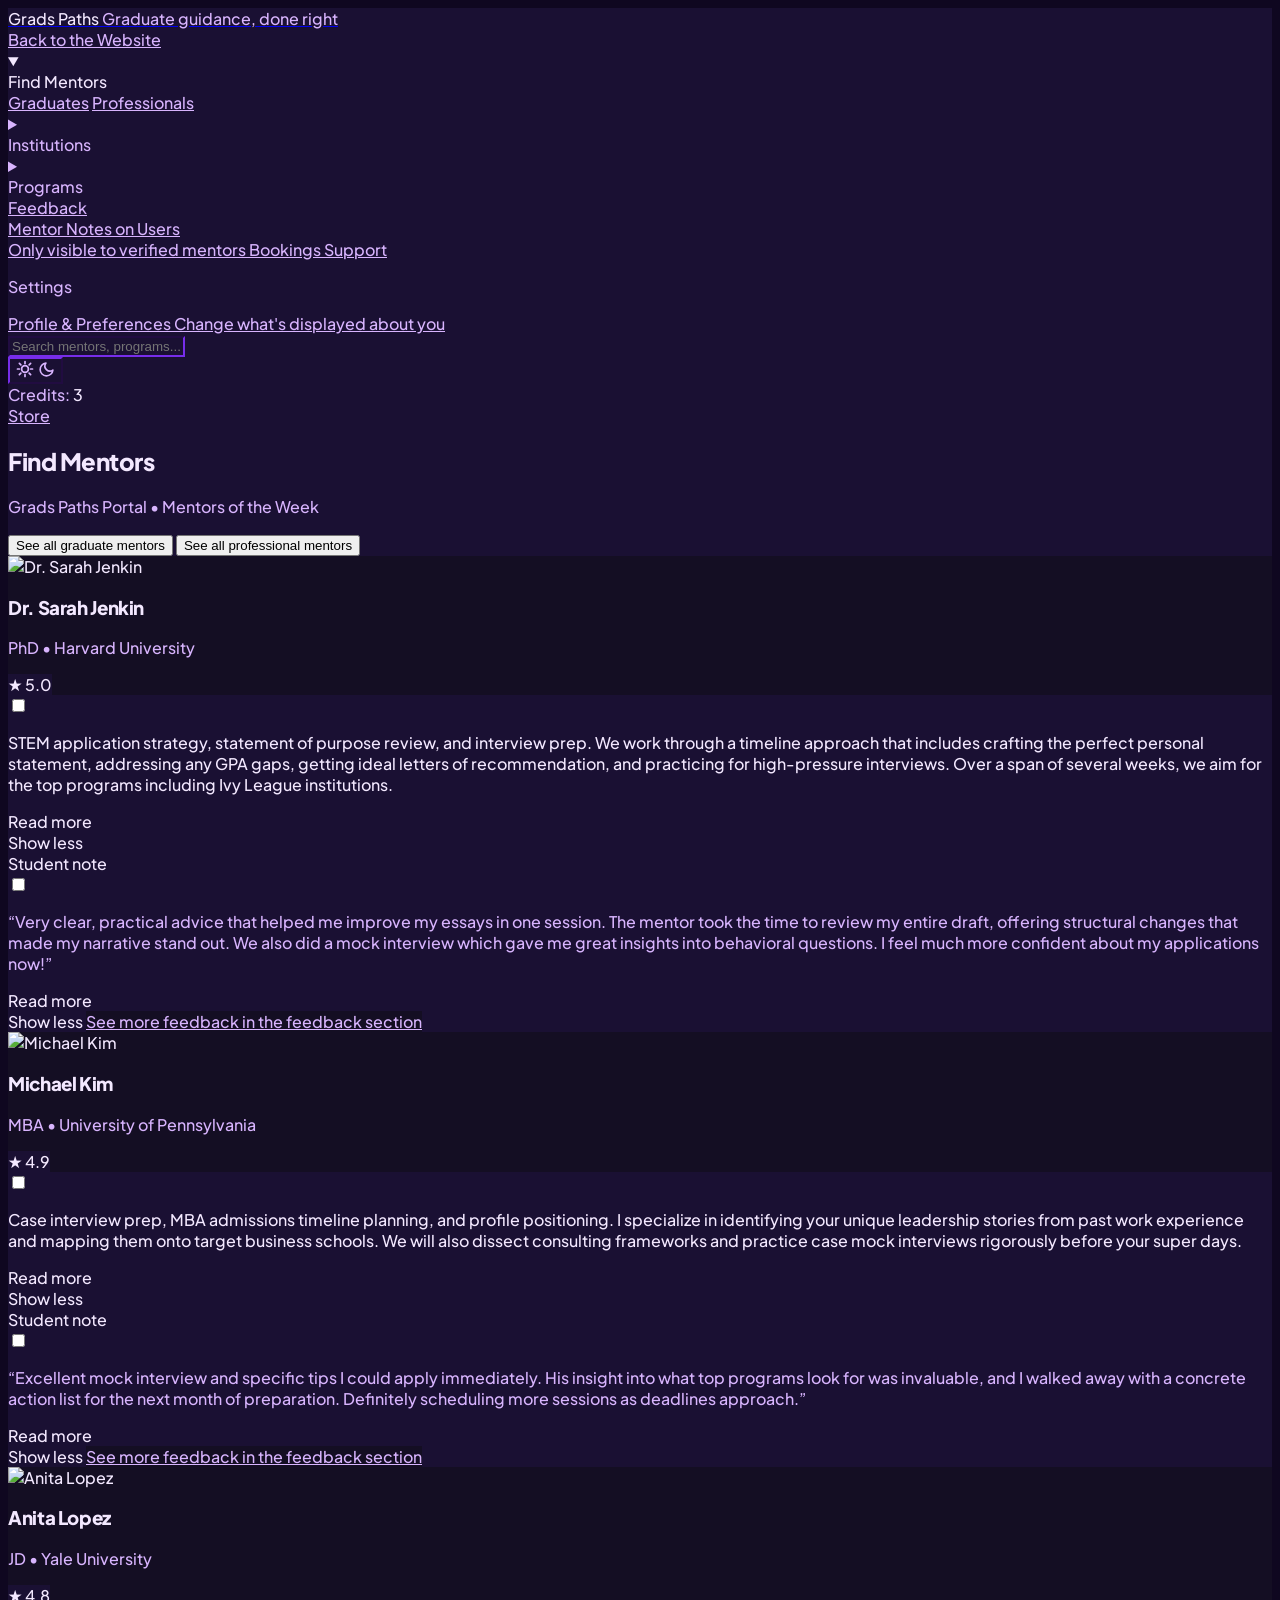
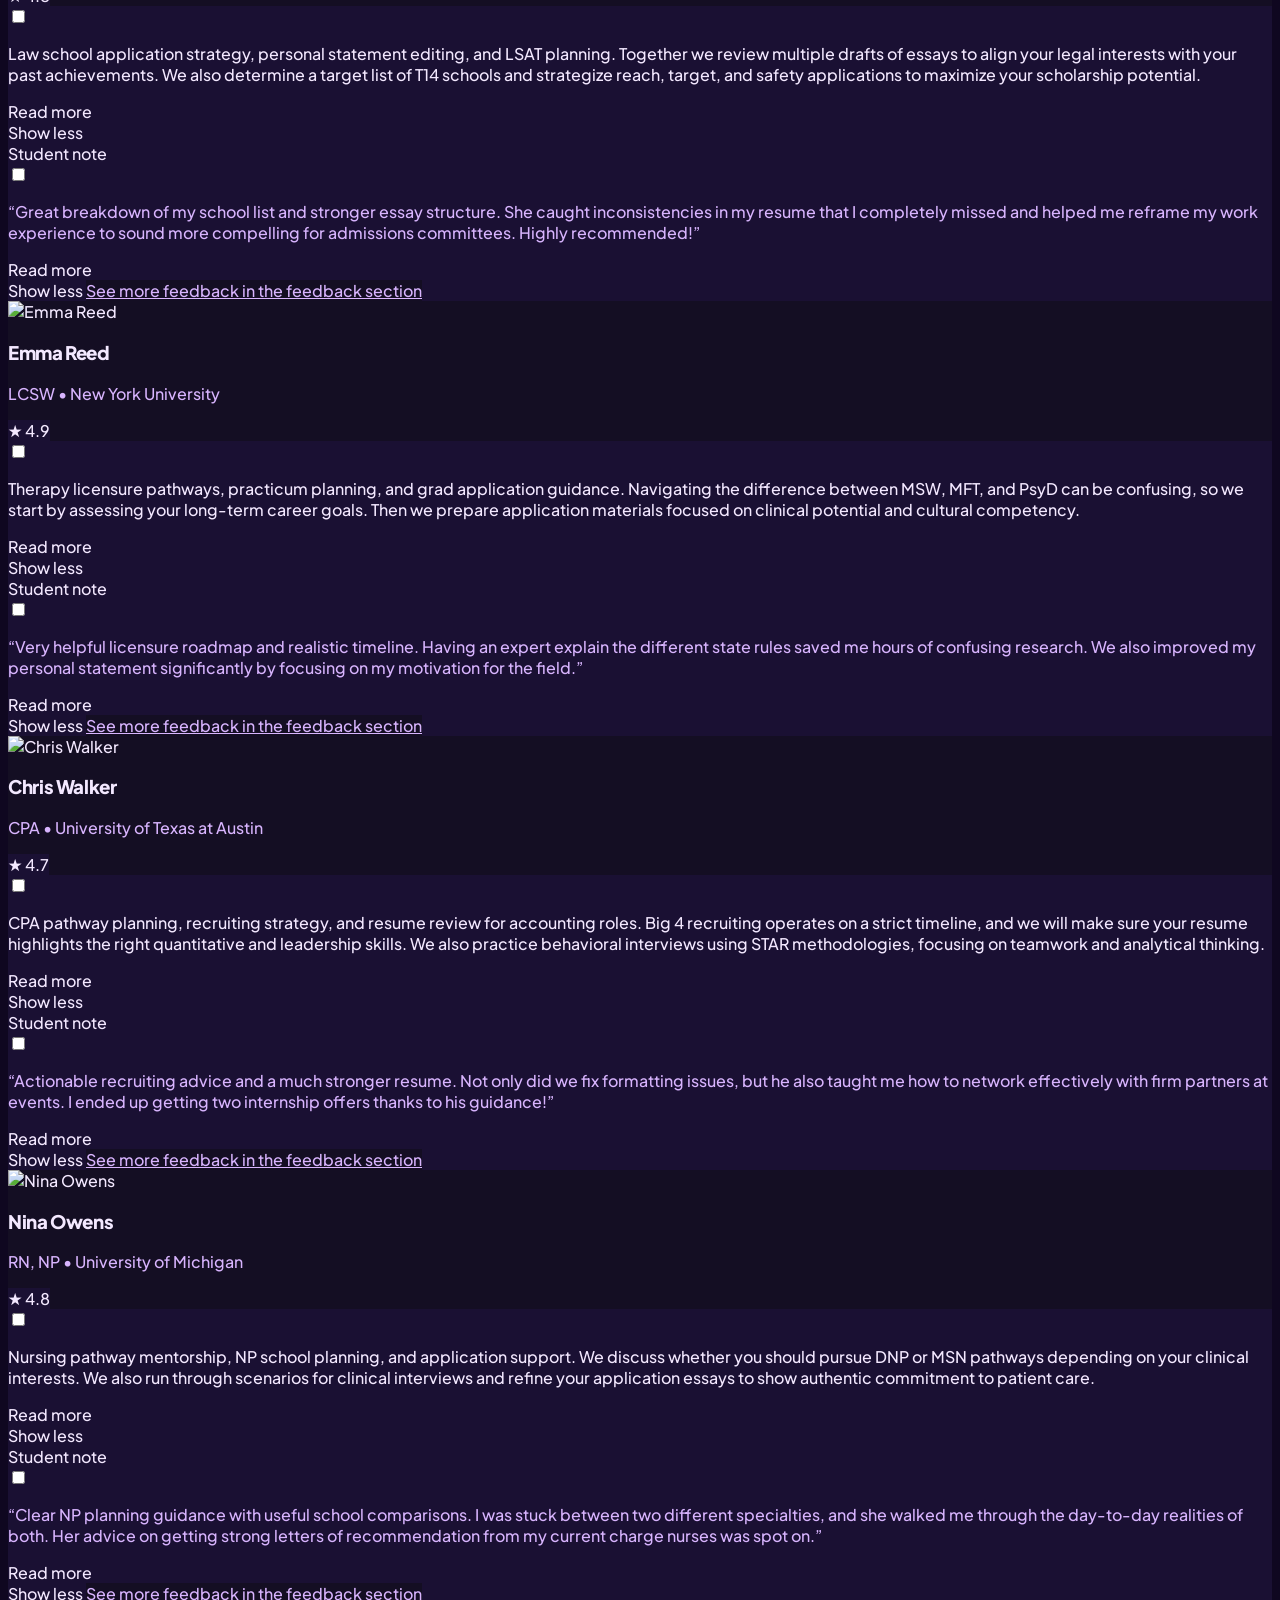
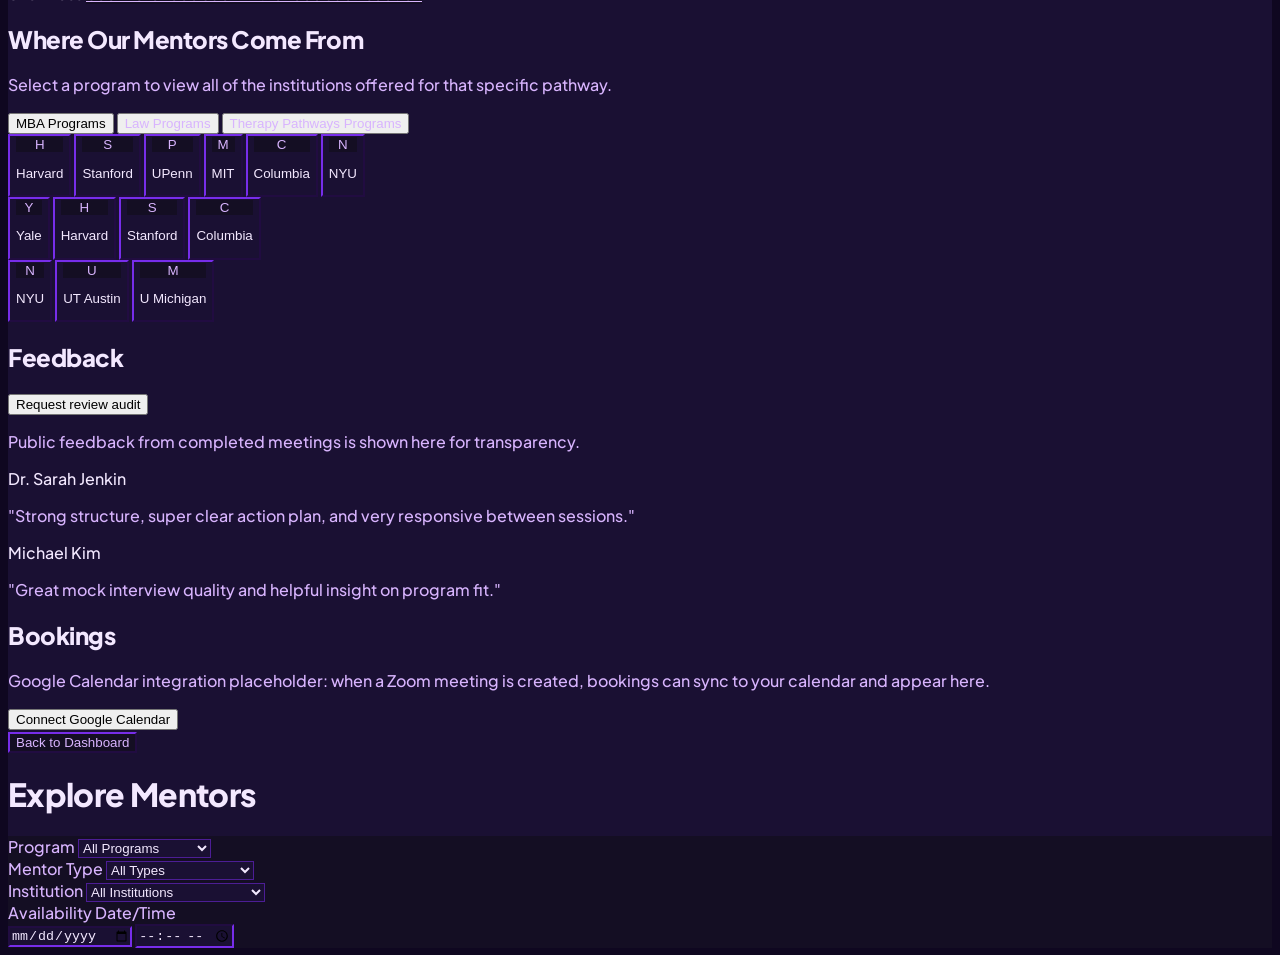
==== commit c470c9bd: "replace fontawesome sun with matching Feather SVG sun icon" ====
--- a/find-mentors.html
+++ b/find-mentors.html
@@ -167,8 +167,20 @@
           
           <div class="flex items-center justify-end gap-3 w-full sm:w-auto sm:ml-auto">
             <button id="theme-toggle" class="w-10 h-10 rounded-full border border-[#6D28D9] dark:border-[#a78bfa] bg-white dark:bg-[#1a1033] flex items-center justify-center text-[#6D28D9] dark:text-[#a78bfa] hover:bg-[#F3E8FF] dark:hover:bg-white/5 transition-all shrink-0" aria-label="Toggle theme">
-              <i class="fa-regular fa-sun dark:hidden text-[16px]"></i>
-              <i class="fa-regular fa-moon hidden dark:block text-[16px]"></i>
+              <svg class="dark:hidden" xmlns="http://www.w3.org/2000/svg" width="18" height="18" viewBox="0 0 24 24" fill="none" stroke="currentColor" stroke-width="2.3" stroke-linecap="round" stroke-linejoin="round">
+                <circle cx="12" cy="12" r="4.5"></circle>
+                <line x1="12" y1="2" x2="12" y2="4.5"></line>
+                <line x1="12" y1="19.5" x2="12" y2="22"></line>
+                <line x1="4.5" y1="12" x2="2" y2="12"></line>
+                <line x1="22" y1="12" x2="19.5" y2="12"></line>
+                <line x1="19.5" y1="4.5" x2="17.5" y2="6.5"></line>
+                <line x1="6.5" y1="17.5" x2="4.5" y2="19.5"></line>
+                <line x1="19.5" y1="19.5" x2="17.5" y2="17.5"></line>
+                <line x1="4.5" y1="4.5" x2="6.5" y2="6.5"></line>
+              </svg>
+              <svg class="hidden dark:block" xmlns="http://www.w3.org/2000/svg" width="17" height="17" viewBox="0 0 24 24" fill="none" stroke="currentColor" stroke-width="2.3" stroke-linecap="round" stroke-linejoin="round">
+                <path d="M21 12.79A9 9 0 1 1 11.21 3 7 7 0 0 0 21 12.79z"></path>
+              </svg>
             </button>          
 
             <div class="flex items-center gap-1.5 px-5 py-[9px] bg-white dark:bg-[#1a1033] rounded-full border border-[#6D28D9] dark:border-[#a78bfa] text-[#3730A3] dark:text-white text-[13px] font-bold shadow-sm whitespace-nowrap shrink-0 transition-colors">
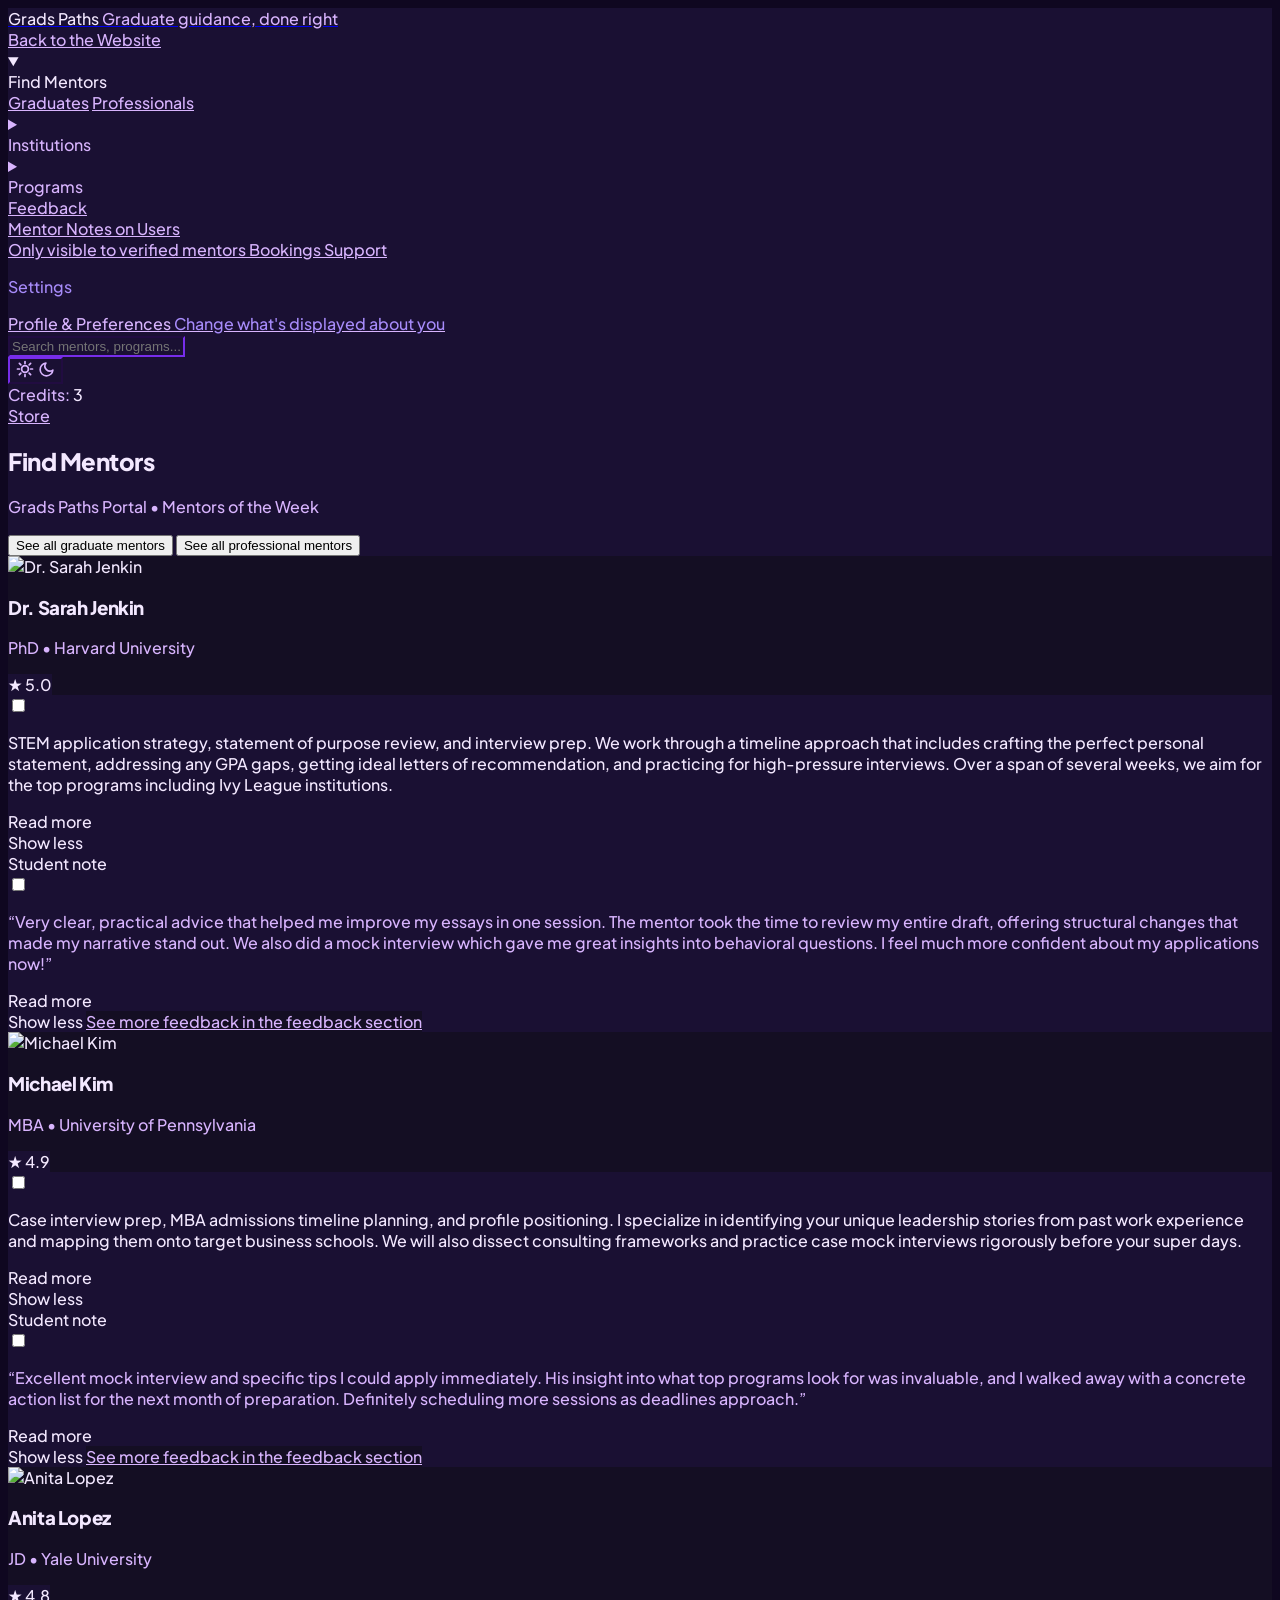
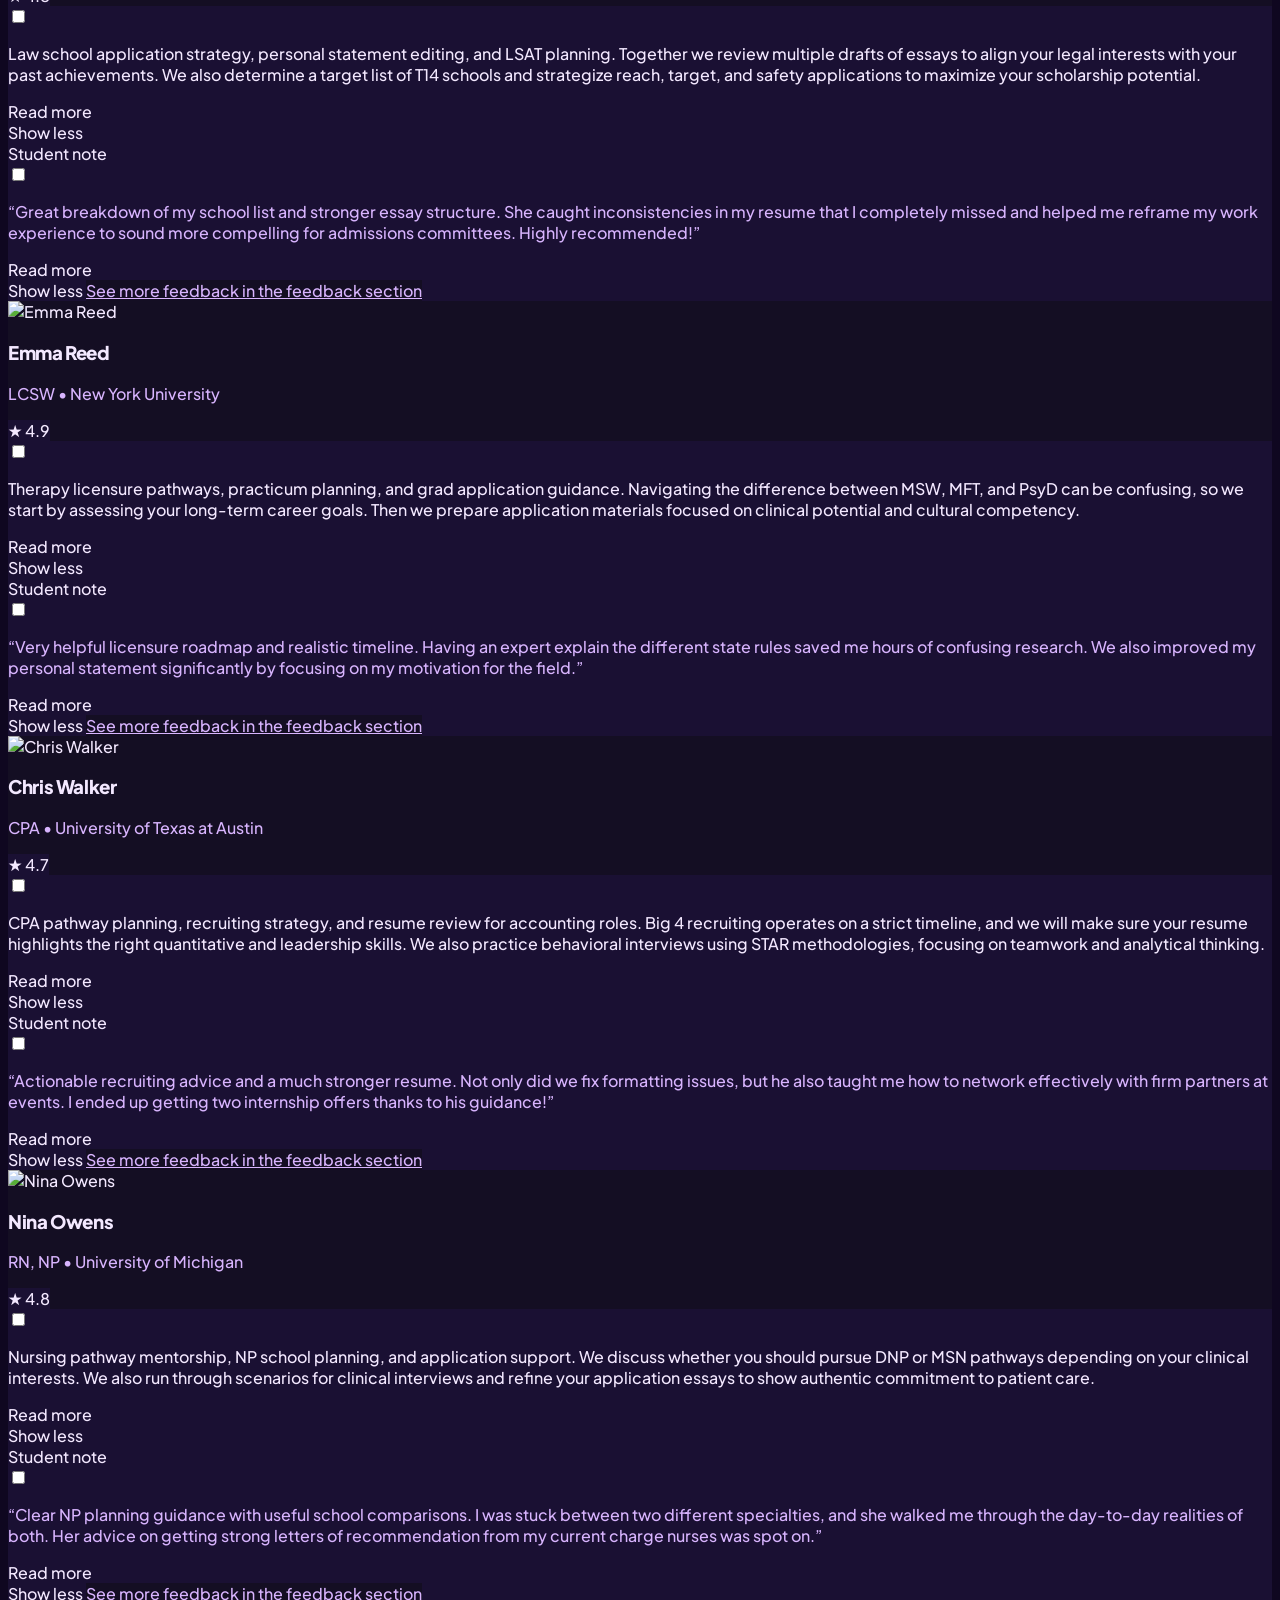
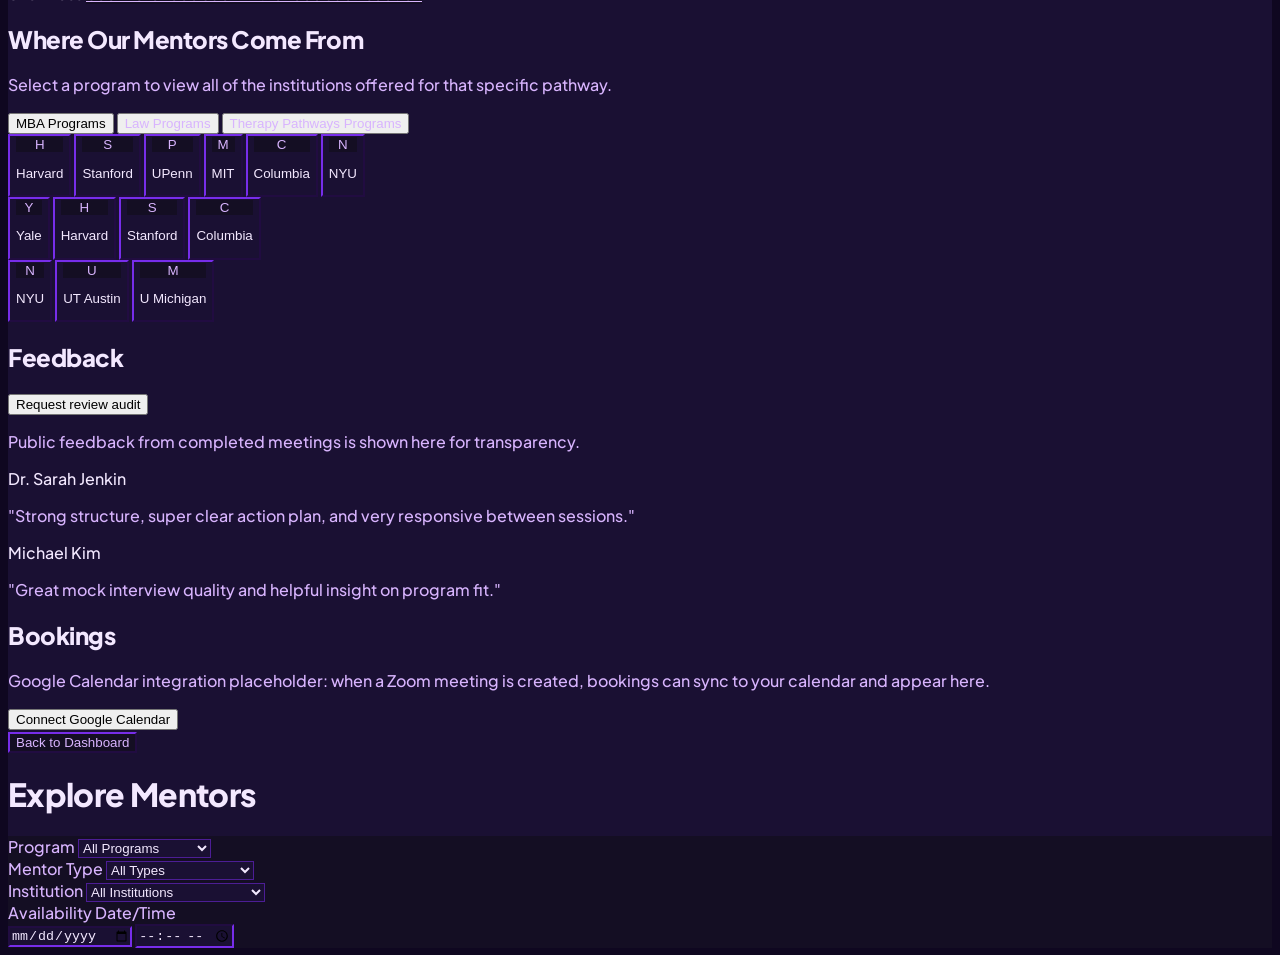
==== commit 5d147ec6: "fix settings text visibility on dark mode and fix css slash escape syntax" ====
--- a/find-mentors.html
+++ b/find-mentors.html
@@ -11,8 +11,11 @@
       html.dark body { background-color: var(--bg); color: var(--text-main); }
       html.dark .bg-white { background-color: var(--surface) !important; color: var(--text-main) !important; }
       html.dark .bg-\[\#F3E8FF\] { background-color: rgba(14, 12, 20, 0.5) !important; border-color: var(--border) !important; color: var(--text-main) !important; }
+      html.dark .bg-\[\#FDFBFF\] { background-color: var(--surface) !important; border-color: var(--border) !important; color: var(--text-main) !important; }
       html.dark .text-\[\#3730A3\] { color: var(--text-main) !important; }
+      html.dark .text-\[\#3730A3\]\/60 { color: var(--primary) !important; opacity: 1 !important; }
       html.dark .text-\[\#6D28D9\] { color: var(--text-muted) !important; }
+      html.dark .text-\[\#6D28D9\]\/70 { color: var(--primary) !important; opacity: 1 !important; }
       html.dark .border-\[\#6D28D9\] { border-color: var(--border) !important; }
       html.dark .border-\[\#EBE0F8\] { border-color: var(--border) !important; }
       html.dark aside nav a:hover { background-color: rgba(255,255,255,0.05) !important; color: white !important; }
